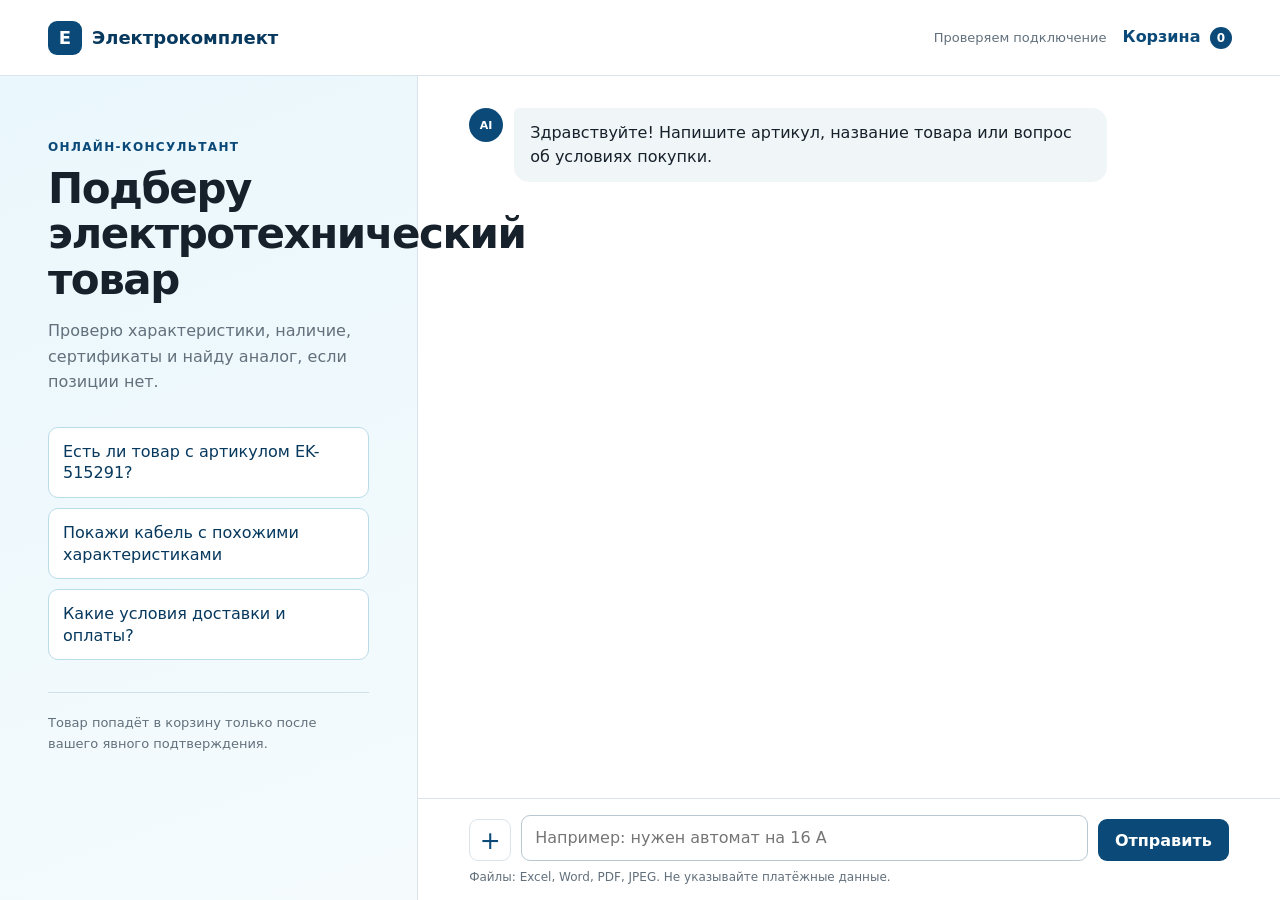
==== front/index.html @ 44eddac8 "3com" ====
<!doctype html>
<html lang="ru">
  <head>
    <meta charset="UTF-8" />
    <meta name="viewport" content="width=device-width, initial-scale=1.0" />
    <meta name="theme-color" content="#0b4a78" />
    <title>Электрокомплект — помощник по каталогу</title>
    <link rel="stylesheet" href="style.css" />
  </head>
  <body>
    <main class="app-shell">
      <header class="topbar">
        <a class="brand" href="/" aria-label="Электрокомплект">
          <span class="brand-mark" aria-hidden="true">E</span>
          <span>Электрокомплект</span>
        </a>
        <div class="topbar-actions">
          <span id="connection-status" class="status" aria-live="polite">Проверяем подключение</span>
          <a class="cart-link" href="cart.html">Корзина <span id="cart-count" class="badge">0</span></a>
        </div>
      </header>

      <section class="chat-layout" aria-label="Чат с помощником">
        <aside class="sidebar">
          <p class="eyebrow">Онлайн-консультант</p>
          <h1>Подберу электротехнический товар</h1>
          <p>Проверю характеристики, наличие, сертификаты и найду аналог, если позиции нет.</p>
          <div class="tips" aria-label="Примеры запросов">
            <button class="suggestion" type="button">Есть ли товар с артикулом EK-515291?</button>
            <button class="suggestion" type="button">Покажи кабель с похожими характеристиками</button>
            <button class="suggestion" type="button">Какие условия доставки и оплаты?</button>
          </div>
          <p class="sidebar-note">Товар попадёт в корзину только после вашего явного подтверждения.</p>
        </aside>

        <div class="chat-panel">
          <div id="messages" class="messages" role="log" aria-live="polite" aria-label="Сообщения чата">
            <article class="message assistant-message">
              <div class="avatar" aria-hidden="true">AI</div>
              <div class="bubble">Здравствуйте! Напишите артикул, название товара или вопрос об условиях покупки.</div>
            </article>
          </div>

          <div id="attachment-preview" class="attachment-preview" hidden></div>
          <form id="chat-form" class="composer">
            <input id="file-input" type="file" hidden accept=".xlsx,.xls,.doc,.docx,.pdf,.jpg,.jpeg" />
            <label class="icon-button" for="file-input" title="Прикрепить файл">
              <span aria-hidden="true">+</span><span class="sr-only">Прикрепить файл</span>
            </label>
            <label class="sr-only" for="chat-input">Ваше сообщение</label>
            <textarea id="chat-input" rows="1" maxlength="2000" placeholder="Например: нужен автомат на 16 А"></textarea>
            <button id="send-button" class="send-button" type="submit">Отправить</button>
          </form>
          <p class="composer-note">Файлы: Excel, Word, PDF, JPEG. Не указывайте платёжные данные.</p>
        </div>
      </section>
    </main>
    <template id="product-template">
      <article class="product-card">
        <div class="product-card-head"><p class="product-category"></p><span class="stock"></span></div>
        <h2 class="product-name"></h2>
        <p class="article"></p>
        <p class="price"></p>
        <dl class="specs"></dl>
        <a class="certificate" target="_blank" rel="noopener" hidden>Открыть сертификат</a>
        <p class="analog-reason" hidden></p>
      </article>
    </template>
    <script src="app.js"></script>
  </body>
</html>
---- front/style.css ----
:root { --blue:#0b4a78; --blue-dark:#07385d; --cyan:#d9f1fb; --ink:#17212b; --muted:#62707c; --line:#dce4e9; --surface:#fff; --canvas:#f3f7f9; --green:#147d50; --red:#b33c3c; font-family: Inter, ui-sans-serif, system-ui, -apple-system, "Segoe UI", sans-serif; color:var(--ink); background:var(--canvas); }
* { box-sizing:border-box; } body { margin:0; min-width:320px; } button, textarea, input { font:inherit; } button { cursor:pointer; }
.app-shell { max-width:1280px; min-height:100vh; margin:auto; background:var(--surface); box-shadow:0 0 50px rgba(21,46,62,.07); }
.topbar { min-height:76px; padding:16px clamp(20px,4vw,48px); display:flex; align-items:center; justify-content:space-between; gap:16px; border-bottom:1px solid var(--line); }
.brand { display:inline-flex; align-items:center; gap:10px; color:var(--blue-dark); text-decoration:none; font-weight:800; font-size:18px; } .brand-mark { display:grid; place-items:center; width:34px; height:34px; color:#fff; background:var(--blue); border-radius:9px; }
.topbar-actions { display:flex; align-items:center; gap:16px; } .status { color:var(--muted); font-size:13px; } .status.online { color:var(--green); } .status.demo { color:#916500; }
.cart-link,.back-link { color:var(--blue); font-weight:700; text-decoration:none; } .badge { display:inline-grid; place-items:center; min-width:22px; height:22px; padding:0 5px; margin-left:4px; background:var(--blue); color:white; border-radius:100px; font-size:12px; }
.chat-layout { display:grid; grid-template-columns:minmax(260px, .8fr) minmax(0, 1.65fr); min-height:calc(100vh - 76px); }.sidebar { padding:clamp(32px,5vw,64px) clamp(22px,4vw,48px); background:linear-gradient(160deg,#eaf7fc,#f5fbfd); border-right:1px solid var(--line); }.eyebrow { margin:0 0 12px; color:var(--blue); font-size:12px; font-weight:800; letter-spacing:.11em; text-transform:uppercase; }.sidebar h1,.cart-content h1 { margin:0 0 16px; font-size:clamp(28px,3.3vw,42px); line-height:1.08; letter-spacing:-.035em; }.sidebar>p:not(.eyebrow) { margin:0; color:var(--muted); line-height:1.6; }.tips { display:grid; gap:10px; margin-top:32px; }.suggestion { padding:13px 14px; border:1px solid #b9dce9; border-radius:10px; background:#fff; color:var(--blue-dark); text-align:left; line-height:1.35; }.suggestion:hover { border-color:var(--blue); background:var(--cyan); }.sidebar-note { margin-top:32px!important; padding-top:20px; border-top:1px solid #cde1e9; font-size:13px; }
.chat-panel { min-width:0; display:flex; flex-direction:column; min-height:0; }.messages { flex:1; padding:32px clamp(20px,4vw,52px); overflow:auto; }.message { display:flex; gap:11px; align-items:flex-start; margin-bottom:20px; }.message.user-message { flex-direction:row-reverse; }.avatar { flex:0 0 34px; display:grid; place-items:center; width:34px; height:34px; border-radius:50%; background:var(--blue); color:white; font-size:11px; font-weight:800; }.user-message .avatar { background:#5a6976; }.bubble { max-width:78%; padding:13px 16px; border-radius:5px 15px 15px 15px; background:#f0f5f7; line-height:1.5; white-space:pre-wrap; }.user-message .bubble { border-radius:15px 5px 15px 15px; background:var(--blue); color:white; }.typing { display:inline-flex; gap:4px; padding:14px 16px; }.typing i { width:6px; height:6px; border-radius:50%; background:#6e7c85; animation:blink 1s infinite; }.typing i:nth-child(2){animation-delay:.2s}.typing i:nth-child(3){animation-delay:.4s}@keyframes blink{50%{opacity:.25}}
.results { margin:0 0 26px 45px; display:grid; grid-template-columns:repeat(auto-fit,minmax(220px,1fr)); gap:14px; }.product-card { padding:17px; border:1px solid var(--line); border-radius:13px; background:white; box-shadow:0 3px 12px rgba(10,50,75,.05); }.product-card-head { display:flex; align-items:start; justify-content:space-between; gap:8px; }.product-category,.article { margin:0; color:var(--muted); font-size:12px; }.stock { padding:4px 7px; border-radius:100px; color:var(--green); background:#eaf8f1; font-size:11px; font-weight:700; white-space:nowrap; }.stock.out { color:var(--red); background:#fff0f0; }.product-name { margin:12px 0 7px; font-size:17px; line-height:1.3; }.price { margin:14px 0; color:var(--blue-dark); font-size:20px; font-weight:800; }.specs { display:grid; grid-template-columns:auto 1fr; gap:5px 10px; margin:0; font-size:13px; }.specs dt { color:var(--muted); }.specs dd { margin:0; }.certificate { display:inline-block; margin-top:13px; color:var(--blue); font-size:13px; font-weight:700; }.analog-reason { margin:13px 0 0; padding-top:12px; border-top:1px solid var(--line); font-size:13px; line-height:1.4; }
.proposal { margin:0 0 28px 45px; padding:18px; border:1px solid #a9d3e7; border-radius:13px; background:#eff9fd; }.proposal p { margin:0 0 12px; line-height:1.45; }.confirm-button,.send-button { border:0; border-radius:9px; background:var(--blue); color:white; font-weight:750; }.confirm-button { padding:10px 13px; }.confirm-button:hover,.send-button:hover { background:var(--blue-dark); }.confirm-button:disabled,.send-button:disabled { opacity:.55; cursor:not-allowed; }
.composer { display:flex; align-items:end; gap:10px; padding:16px clamp(16px,4vw,52px) 9px; border-top:1px solid var(--line); }.icon-button { display:grid; place-items:center; flex:0 0 42px; width:42px; height:42px; border:1px solid var(--line); border-radius:9px; color:var(--blue); font-size:25px; cursor:pointer; }.composer textarea { flex:1; min-width:0; max-height:150px; padding:11px 13px; resize:none; border:1px solid #b8c8d1; border-radius:9px; outline:none; line-height:1.35; }.composer textarea:focus { border-color:var(--blue); box-shadow:0 0 0 3px rgba(11,74,120,.12); }.send-button { height:42px; padding:0 17px; }.composer-note { margin:0; padding:0 clamp(16px,4vw,52px) 16px; color:var(--muted); font-size:12px; }.attachment-preview { margin:12px clamp(16px,4vw,52px) 0; padding:8px 11px; border-radius:8px; background:#edf3f5; color:#40515d; font-size:13px; }
.cart-page { max-width:1000px; min-height:100vh; margin:auto; background:white; }.cart-content { padding:clamp(32px,6vw,68px); }.cart-items { display:grid; gap:12px; margin-top:32px; }.cart-item { display:flex; justify-content:space-between; gap:20px; padding:20px; border:1px solid var(--line); border-radius:12px; }.cart-item h2,.cart-item p { margin:0; }.cart-item h2 { font-size:18px; }.cart-item p { margin-top:6px; color:var(--muted); }.cart-item strong { white-space:nowrap; color:var(--blue-dark); }.empty-state { margin-top:32px; padding:24px; color:var(--muted); background:var(--canvas); border-radius:12px; }.sr-only { position:absolute; width:1px; height:1px; padding:0; margin:-1px; overflow:hidden; clip:rect(0,0,0,0); white-space:nowrap; border:0; }
@media (max-width:780px) { .topbar { min-height:64px; padding:12px 16px; }.status { display:none; }.chat-layout { display:block; }.sidebar { padding:28px 20px 20px; border-right:0; border-bottom:1px solid var(--line); }.sidebar h1 { font-size:29px; }.tips { display:flex; overflow:auto; margin-top:20px; }.suggestion { flex:0 0 230px; }.sidebar-note { display:none; }.messages { min-height:48vh; padding:22px 16px; }.bubble { max-width:85%; }.results,.proposal { margin-left:0; }.composer { padding:12px 12px 8px; gap:7px; }.send-button { padding:0 11px; }.composer-note { padding:0 12px 12px; }.attachment-preview { margin:10px 12px 0; } }
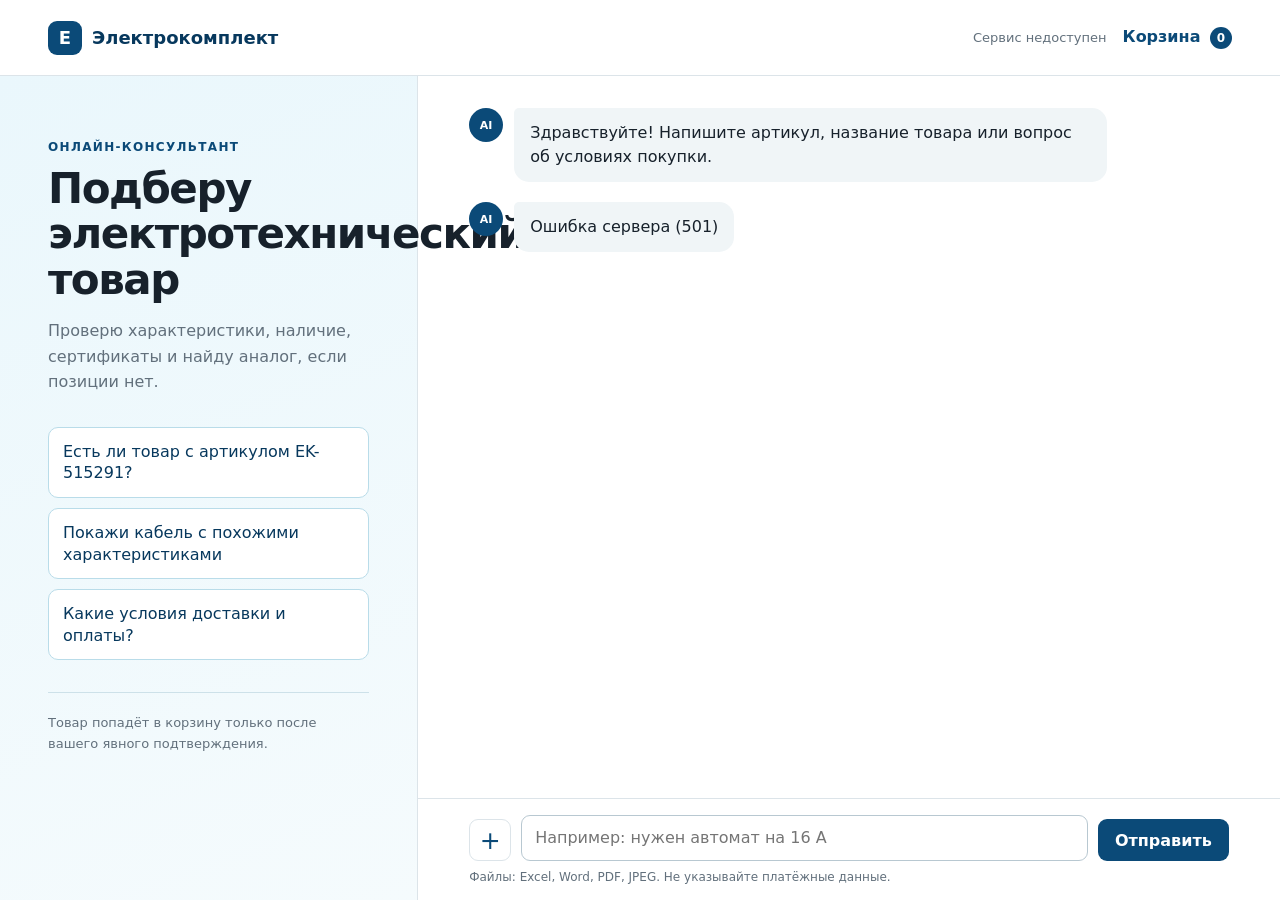
==== commit 77ab78ae: "Enhance frontend integration: add HTML/CSS files, implement chat functionality, and serve static fil" ====
--- a/front/index.html
+++ b/front/index.html
@@ -43,7 +43,7 @@
 
           <div id="attachment-preview" class="attachment-preview" hidden></div>
           <form id="chat-form" class="composer">
-            <input id="file-input" type="file" hidden accept=".xlsx,.xls,.doc,.docx,.pdf,.jpg,.jpeg" />
+            <input id="file-input" type="file" hidden accept=".xlsx,.docx,.pdf,.jpg,.jpeg" />
             <label class="icon-button" for="file-input" title="Прикрепить файл">
               <span aria-hidden="true">+</span><span class="sr-only">Прикрепить файл</span>
             </label>
@@ -64,8 +64,12 @@
         <dl class="specs"></dl>
         <a class="certificate" target="_blank" rel="noopener" hidden>Открыть сертификат</a>
         <p class="analog-reason" hidden></p>
+        <div class="manual-proposal">
+          <label>Количество <input class="quantity-input" type="number" min="0.001" step="any" value="1" inputmode="decimal" /></label>
+          <button class="prepare-button" type="button">Подготовить добавление</button>
+        </div>
       </article>
     </template>
     <script src="app.js"></script>
   </body>
-</html>+</html>
--- a/front/style.css
+++ b/front/style.css
@@ -8,7 +8,7 @@
 .chat-layout { display:grid; grid-template-columns:minmax(260px, .8fr) minmax(0, 1.65fr); min-height:calc(100vh - 76px); }.sidebar { padding:clamp(32px,5vw,64px) clamp(22px,4vw,48px); background:linear-gradient(160deg,#eaf7fc,#f5fbfd); border-right:1px solid var(--line); }.eyebrow { margin:0 0 12px; color:var(--blue); font-size:12px; font-weight:800; letter-spacing:.11em; text-transform:uppercase; }.sidebar h1,.cart-content h1 { margin:0 0 16px; font-size:clamp(28px,3.3vw,42px); line-height:1.08; letter-spacing:-.035em; }.sidebar>p:not(.eyebrow) { margin:0; color:var(--muted); line-height:1.6; }.tips { display:grid; gap:10px; margin-top:32px; }.suggestion { padding:13px 14px; border:1px solid #b9dce9; border-radius:10px; background:#fff; color:var(--blue-dark); text-align:left; line-height:1.35; }.suggestion:hover { border-color:var(--blue); background:var(--cyan); }.sidebar-note { margin-top:32px!important; padding-top:20px; border-top:1px solid #cde1e9; font-size:13px; }
 .chat-panel { min-width:0; display:flex; flex-direction:column; min-height:0; }.messages { flex:1; padding:32px clamp(20px,4vw,52px); overflow:auto; }.message { display:flex; gap:11px; align-items:flex-start; margin-bottom:20px; }.message.user-message { flex-direction:row-reverse; }.avatar { flex:0 0 34px; display:grid; place-items:center; width:34px; height:34px; border-radius:50%; background:var(--blue); color:white; font-size:11px; font-weight:800; }.user-message .avatar { background:#5a6976; }.bubble { max-width:78%; padding:13px 16px; border-radius:5px 15px 15px 15px; background:#f0f5f7; line-height:1.5; white-space:pre-wrap; }.user-message .bubble { border-radius:15px 5px 15px 15px; background:var(--blue); color:white; }.typing { display:inline-flex; gap:4px; padding:14px 16px; }.typing i { width:6px; height:6px; border-radius:50%; background:#6e7c85; animation:blink 1s infinite; }.typing i:nth-child(2){animation-delay:.2s}.typing i:nth-child(3){animation-delay:.4s}@keyframes blink{50%{opacity:.25}}
 .results { margin:0 0 26px 45px; display:grid; grid-template-columns:repeat(auto-fit,minmax(220px,1fr)); gap:14px; }.product-card { padding:17px; border:1px solid var(--line); border-radius:13px; background:white; box-shadow:0 3px 12px rgba(10,50,75,.05); }.product-card-head { display:flex; align-items:start; justify-content:space-between; gap:8px; }.product-category,.article { margin:0; color:var(--muted); font-size:12px; }.stock { padding:4px 7px; border-radius:100px; color:var(--green); background:#eaf8f1; font-size:11px; font-weight:700; white-space:nowrap; }.stock.out { color:var(--red); background:#fff0f0; }.product-name { margin:12px 0 7px; font-size:17px; line-height:1.3; }.price { margin:14px 0; color:var(--blue-dark); font-size:20px; font-weight:800; }.specs { display:grid; grid-template-columns:auto 1fr; gap:5px 10px; margin:0; font-size:13px; }.specs dt { color:var(--muted); }.specs dd { margin:0; }.certificate { display:inline-block; margin-top:13px; color:var(--blue); font-size:13px; font-weight:700; }.analog-reason { margin:13px 0 0; padding-top:12px; border-top:1px solid var(--line); font-size:13px; line-height:1.4; }
-.proposal { margin:0 0 28px 45px; padding:18px; border:1px solid #a9d3e7; border-radius:13px; background:#eff9fd; }.proposal p { margin:0 0 12px; line-height:1.45; }.confirm-button,.send-button { border:0; border-radius:9px; background:var(--blue); color:white; font-weight:750; }.confirm-button { padding:10px 13px; }.confirm-button:hover,.send-button:hover { background:var(--blue-dark); }.confirm-button:disabled,.send-button:disabled { opacity:.55; cursor:not-allowed; }
+.proposal { margin:0 0 28px 45px; padding:18px; border:1px solid #a9d3e7; border-radius:13px; background:#eff9fd; }.proposal p { margin:0 0 12px; line-height:1.45; }.confirm-button,.send-button,.prepare-button { border:0; border-radius:9px; background:var(--blue); color:white; font-weight:750; }.confirm-button,.prepare-button { padding:10px 13px; }.confirm-button:hover,.send-button:hover,.prepare-button:hover { background:var(--blue-dark); }.confirm-button:disabled,.send-button:disabled,.prepare-button:disabled { opacity:.55; cursor:not-allowed; }.manual-proposal { display:flex; align-items:end; gap:8px; margin-top:15px; padding-top:14px; border-top:1px solid var(--line); }.manual-proposal label { display:grid; gap:4px; color:var(--muted); font-size:12px; }.quantity-input { width:90px; padding:7px; border:1px solid #b8c8d1; border-radius:7px; color:var(--ink); }
 .composer { display:flex; align-items:end; gap:10px; padding:16px clamp(16px,4vw,52px) 9px; border-top:1px solid var(--line); }.icon-button { display:grid; place-items:center; flex:0 0 42px; width:42px; height:42px; border:1px solid var(--line); border-radius:9px; color:var(--blue); font-size:25px; cursor:pointer; }.composer textarea { flex:1; min-width:0; max-height:150px; padding:11px 13px; resize:none; border:1px solid #b8c8d1; border-radius:9px; outline:none; line-height:1.35; }.composer textarea:focus { border-color:var(--blue); box-shadow:0 0 0 3px rgba(11,74,120,.12); }.send-button { height:42px; padding:0 17px; }.composer-note { margin:0; padding:0 clamp(16px,4vw,52px) 16px; color:var(--muted); font-size:12px; }.attachment-preview { margin:12px clamp(16px,4vw,52px) 0; padding:8px 11px; border-radius:8px; background:#edf3f5; color:#40515d; font-size:13px; }
 .cart-page { max-width:1000px; min-height:100vh; margin:auto; background:white; }.cart-content { padding:clamp(32px,6vw,68px); }.cart-items { display:grid; gap:12px; margin-top:32px; }.cart-item { display:flex; justify-content:space-between; gap:20px; padding:20px; border:1px solid var(--line); border-radius:12px; }.cart-item h2,.cart-item p { margin:0; }.cart-item h2 { font-size:18px; }.cart-item p { margin-top:6px; color:var(--muted); }.cart-item strong { white-space:nowrap; color:var(--blue-dark); }.empty-state { margin-top:32px; padding:24px; color:var(--muted); background:var(--canvas); border-radius:12px; }.sr-only { position:absolute; width:1px; height:1px; padding:0; margin:-1px; overflow:hidden; clip:rect(0,0,0,0); white-space:nowrap; border:0; }
-@media (max-width:780px) { .topbar { min-height:64px; padding:12px 16px; }.status { display:none; }.chat-layout { display:block; }.sidebar { padding:28px 20px 20px; border-right:0; border-bottom:1px solid var(--line); }.sidebar h1 { font-size:29px; }.tips { display:flex; overflow:auto; margin-top:20px; }.suggestion { flex:0 0 230px; }.sidebar-note { display:none; }.messages { min-height:48vh; padding:22px 16px; }.bubble { max-width:85%; }.results,.proposal { margin-left:0; }.composer { padding:12px 12px 8px; gap:7px; }.send-button { padding:0 11px; }.composer-note { padding:0 12px 12px; }.attachment-preview { margin:10px 12px 0; } }+@media (max-width:780px) { .topbar { min-height:64px; padding:12px 16px; }.status { display:none; }.chat-layout { display:block; }.sidebar { padding:28px 20px 20px; border-right:0; border-bottom:1px solid var(--line); }.sidebar h1 { font-size:29px; }.tips { display:flex; overflow:auto; margin-top:20px; }.suggestion { flex:0 0 230px; }.sidebar-note { display:none; }.messages { min-height:48vh; padding:22px 16px; }.bubble { max-width:85%; }.results,.proposal { margin-left:0; }.composer { padding:12px 12px 8px; gap:7px; }.send-button { padding:0 11px; }.composer-note { padding:0 12px 12px; }.attachment-preview { margin:10px 12px 0; }.cart-content { padding:28px 18px; }.cart-item { align-items:flex-start; flex-direction:column; gap:10px; }.manual-proposal { align-items:flex-end; flex-wrap:wrap; } }
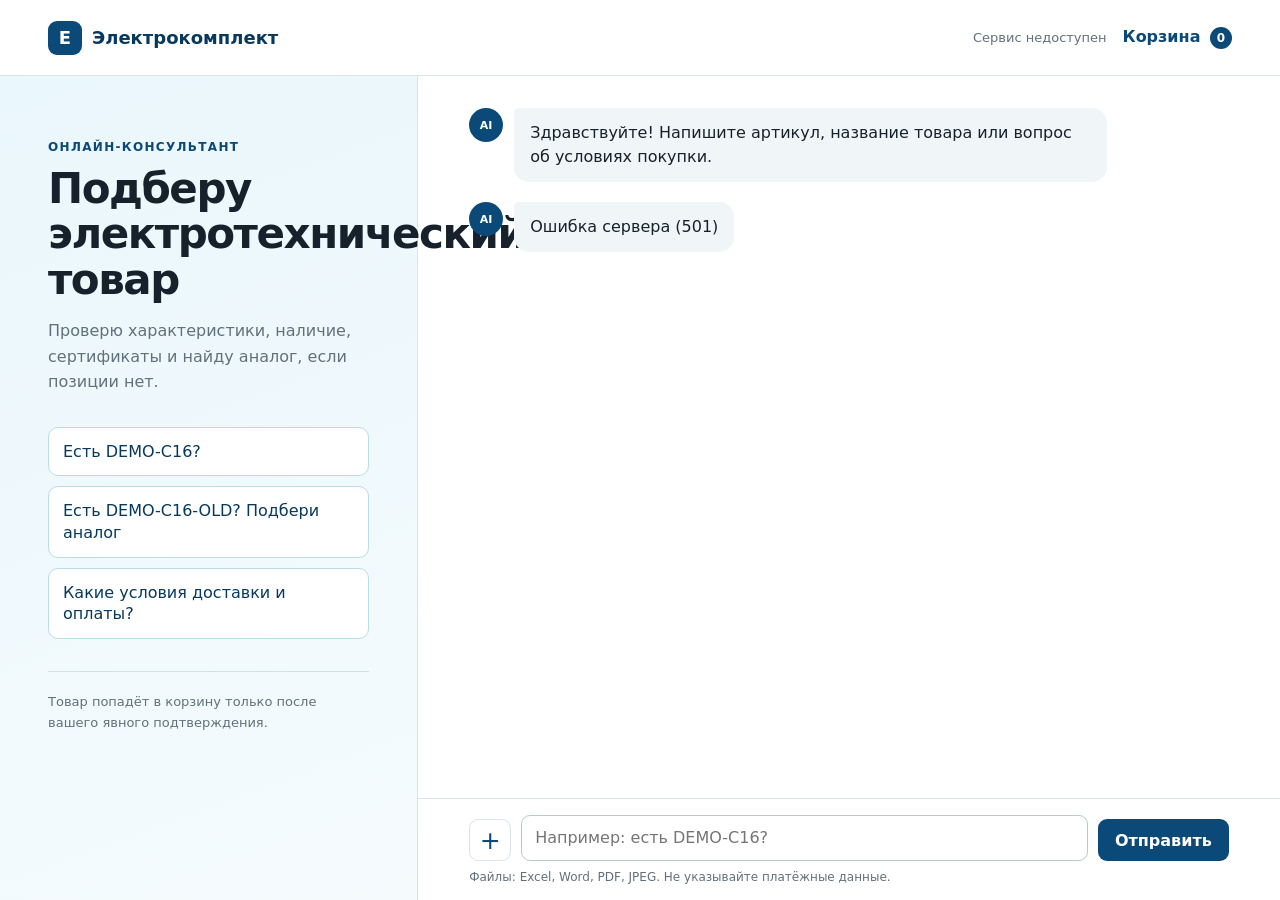
==== commit 103ef651: "Испарвлены некоторые баги и добавлены новые функции в сервис ассистента." ====
--- a/front/index.html
+++ b/front/index.html
@@ -26,8 +26,8 @@
           <h1>Подберу электротехнический товар</h1>
           <p>Проверю характеристики, наличие, сертификаты и найду аналог, если позиции нет.</p>
           <div class="tips" aria-label="Примеры запросов">
-            <button class="suggestion" type="button">Есть ли товар с артикулом EK-515291?</button>
-            <button class="suggestion" type="button">Покажи кабель с похожими характеристиками</button>
+            <button class="suggestion" type="button">Есть DEMO-C16?</button>
+            <button class="suggestion" type="button">Есть DEMO-C16-OLD? Подбери аналог</button>
             <button class="suggestion" type="button">Какие условия доставки и оплаты?</button>
           </div>
           <p class="sidebar-note">Товар попадёт в корзину только после вашего явного подтверждения.</p>
@@ -48,7 +48,7 @@
               <span aria-hidden="true">+</span><span class="sr-only">Прикрепить файл</span>
             </label>
             <label class="sr-only" for="chat-input">Ваше сообщение</label>
-            <textarea id="chat-input" rows="1" maxlength="2000" placeholder="Например: нужен автомат на 16 А"></textarea>
+            <textarea id="chat-input" rows="1" maxlength="2000" placeholder="Например: есть DEMO-C16?"></textarea>
             <button id="send-button" class="send-button" type="submit">Отправить</button>
           </form>
           <p class="composer-note">Файлы: Excel, Word, PDF, JPEG. Не указывайте платёжные данные.</p>
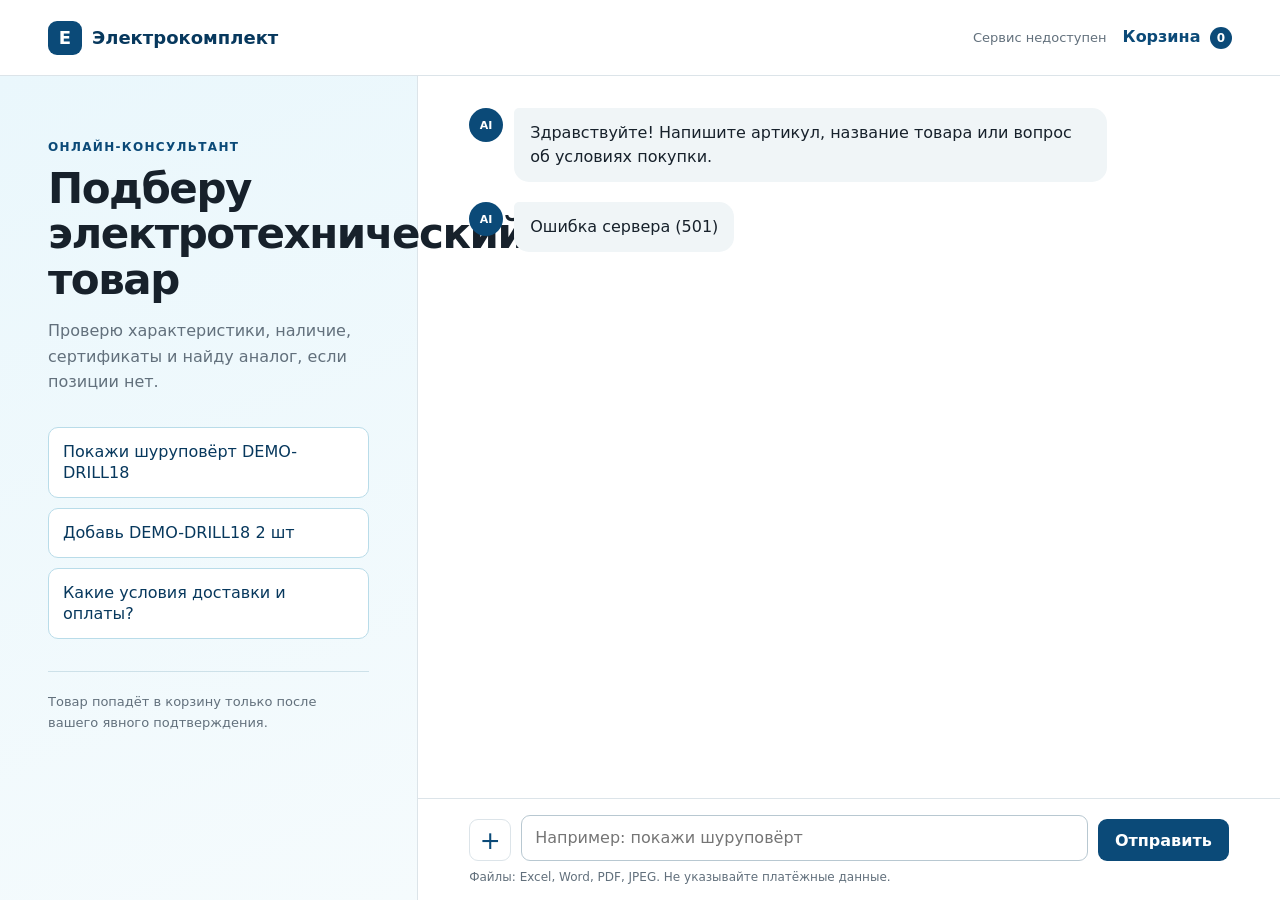
==== commit 504f5586: "Refactor code structure for improved readability and maintainability" ====
--- a/front/index.html
+++ b/front/index.html
@@ -26,8 +26,8 @@
           <h1>Подберу электротехнический товар</h1>
           <p>Проверю характеристики, наличие, сертификаты и найду аналог, если позиции нет.</p>
           <div class="tips" aria-label="Примеры запросов">
-            <button class="suggestion" type="button">Есть DEMO-C16?</button>
-            <button class="suggestion" type="button">Есть DEMO-C16-OLD? Подбери аналог</button>
+            <button class="suggestion" type="button">Покажи шуруповёрт DEMO-DRILL18</button>
+            <button class="suggestion" type="button">Добавь DEMO-DRILL18 2 шт</button>
             <button class="suggestion" type="button">Какие условия доставки и оплаты?</button>
           </div>
           <p class="sidebar-note">Товар попадёт в корзину только после вашего явного подтверждения.</p>
@@ -48,7 +48,7 @@
               <span aria-hidden="true">+</span><span class="sr-only">Прикрепить файл</span>
             </label>
             <label class="sr-only" for="chat-input">Ваше сообщение</label>
-            <textarea id="chat-input" rows="1" maxlength="2000" placeholder="Например: есть DEMO-C16?"></textarea>
+            <textarea id="chat-input" rows="1" maxlength="2000" placeholder="Например: покажи шуруповёрт"></textarea>
             <button id="send-button" class="send-button" type="submit">Отправить</button>
           </form>
           <p class="composer-note">Файлы: Excel, Word, PDF, JPEG. Не указывайте платёжные данные.</p>
@@ -57,6 +57,7 @@
     </main>
     <template id="product-template">
       <article class="product-card">
+        <div class="product-image"><img alt="" hidden /><span class="product-image-placeholder" aria-hidden="true">Фото товара недоступно</span></div>
         <div class="product-card-head"><p class="product-category"></p><span class="stock"></span></div>
         <h2 class="product-name"></h2>
         <p class="article"></p>
--- a/front/style.css
+++ b/front/style.css
@@ -12,3 +12,13 @@
 .composer { display:flex; align-items:end; gap:10px; padding:16px clamp(16px,4vw,52px) 9px; border-top:1px solid var(--line); }.icon-button { display:grid; place-items:center; flex:0 0 42px; width:42px; height:42px; border:1px solid var(--line); border-radius:9px; color:var(--blue); font-size:25px; cursor:pointer; }.composer textarea { flex:1; min-width:0; max-height:150px; padding:11px 13px; resize:none; border:1px solid #b8c8d1; border-radius:9px; outline:none; line-height:1.35; }.composer textarea:focus { border-color:var(--blue); box-shadow:0 0 0 3px rgba(11,74,120,.12); }.send-button { height:42px; padding:0 17px; }.composer-note { margin:0; padding:0 clamp(16px,4vw,52px) 16px; color:var(--muted); font-size:12px; }.attachment-preview { margin:12px clamp(16px,4vw,52px) 0; padding:8px 11px; border-radius:8px; background:#edf3f5; color:#40515d; font-size:13px; }
 .cart-page { max-width:1000px; min-height:100vh; margin:auto; background:white; }.cart-content { padding:clamp(32px,6vw,68px); }.cart-items { display:grid; gap:12px; margin-top:32px; }.cart-item { display:flex; justify-content:space-between; gap:20px; padding:20px; border:1px solid var(--line); border-radius:12px; }.cart-item h2,.cart-item p { margin:0; }.cart-item h2 { font-size:18px; }.cart-item p { margin-top:6px; color:var(--muted); }.cart-item strong { white-space:nowrap; color:var(--blue-dark); }.empty-state { margin-top:32px; padding:24px; color:var(--muted); background:var(--canvas); border-radius:12px; }.sr-only { position:absolute; width:1px; height:1px; padding:0; margin:-1px; overflow:hidden; clip:rect(0,0,0,0); white-space:nowrap; border:0; }
 @media (max-width:780px) { .topbar { min-height:64px; padding:12px 16px; }.status { display:none; }.chat-layout { display:block; }.sidebar { padding:28px 20px 20px; border-right:0; border-bottom:1px solid var(--line); }.sidebar h1 { font-size:29px; }.tips { display:flex; overflow:auto; margin-top:20px; }.suggestion { flex:0 0 230px; }.sidebar-note { display:none; }.messages { min-height:48vh; padding:22px 16px; }.bubble { max-width:85%; }.results,.proposal { margin-left:0; }.composer { padding:12px 12px 8px; gap:7px; }.send-button { padding:0 11px; }.composer-note { padding:0 12px 12px; }.attachment-preview { margin:10px 12px 0; }.cart-content { padding:28px 18px; }.cart-item { align-items:flex-start; flex-direction:column; gap:10px; }.manual-proposal { align-items:flex-end; flex-wrap:wrap; } }
+
+/* Storefront homepage */
+.product-image { display:grid; place-items:center; height:180px; margin:-17px -17px 16px; overflow:hidden; border-radius:13px 13px 0 0; background:#f5f8fa; }
+.product-image img { width:100%; height:100%; object-fit:contain; }
+.product-image-placeholder { padding:12px; color:var(--muted); font-size:13px; text-align:center; }
+.product-image img[hidden],.product-image-placeholder[hidden] { display:none; }
+.storefront { background:#f5f7fa; color:#1c2733; }.store-container { width:min(1240px, calc(100% - 40px)); margin-inline:auto; }.store-header { background:#fff; }.utility-bar { background:#f1f4f7; color:#65717d; font-size:12px; }.utility-content { min-height:34px; display:flex; align-items:center; justify-content:flex-end; gap:20px; }.utility-content span { margin-right:auto; }.utility-content a,.main-nav a,.store-actions a,.section-heading>a,.store-footer a { color:inherit; text-decoration:none; }.masthead { min-height:91px; display:flex; align-items:center; gap:18px; }.store-logo { display:inline-flex; align-items:center; gap:9px; color:#18324d; font-size:16px; font-weight:850; letter-spacing:.02em; text-decoration:none; white-space:nowrap; }.store-logo small { display:block; margin-top:2px; color:#728092; font-size:8px; font-weight:700; letter-spacing:.09em; }.store-logo-mark { display:grid; place-items:center; width:47px; height:38px; border-radius:4px; background:#00519b; color:#fff; font-size:13px; letter-spacing:-.06em; transform:skew(-8deg); }.catalog-button,.primary-link,.ai-link { border:0; border-radius:3px; background:#00519b; color:#fff; font-weight:750; text-decoration:none; }.catalog-button { display:inline-flex; align-items:center; gap:8px; height:42px; padding:0 17px; font-size:14px; }.catalog-button span { font-size:20px; line-height:1; }.store-search { flex:1; display:flex; max-width:510px; height:42px; border:1px solid #c7d0da; border-radius:3px; overflow:hidden; }.store-search input { min-width:0; flex:1; border:0; padding:0 14px; outline:none; }.store-search:focus-within { border-color:#00519b; box-shadow:0 0 0 3px rgba(0,81,155,.1); }.store-search button { width:46px; border:0; border-left:1px solid #d4dce4; background:#fff; color:#00519b; font-size:25px; }.store-actions { display:flex; gap:16px; font-size:13px; font-weight:700; white-space:nowrap; }.store-actions a { display:grid; gap:2px; justify-items:center; color:#526170; }.store-actions span { color:#00519b; font-size:18px; }.main-nav { border-top:1px solid #e1e6eb; border-bottom:1px solid #e1e6eb; }.main-nav>div { display:flex; gap:27px; align-items:center; min-height:48px; overflow:auto; }.main-nav a { color:#334250; font-size:14px; font-weight:700; white-space:nowrap; }.main-nav a:hover,.section-heading>a:hover { color:#00519b; }.hero { overflow:hidden; background:linear-gradient(112deg,#013c73 0%,#005da7 54%,#02a6c6 100%); color:#fff; }.hero-layout { display:grid; grid-template-columns:1fr .7fr; min-height:350px; align-items:center; }.hero-copy { padding:55px 0; position:relative; z-index:1; }.hero-copy>p:first-child { margin:0 0 12px; color:#a8e6f5; font-size:13px; font-weight:800; text-transform:uppercase; letter-spacing:.09em; }.hero h1 { max-width:590px; margin:0; font-size:clamp(34px,4vw,54px); line-height:1.04; letter-spacing:-.04em; }.hero-description { max-width:520px; margin:19px 0 27px; color:#d9eef9; font-size:17px; line-height:1.5; }.primary-link,.ai-link { display:inline-flex; gap:18px; align-items:center; padding:14px 18px; background:#ffbd1a; color:#173453; }.primary-link:hover,.ai-link:hover { background:#ffd05c; }.hero-visual { position:relative; height:100%; min-height:330px; }.hero-disc { position:absolute; right:-80px; top:28px; width:330px; height:330px; border:38px solid rgba(225,248,255,.32); border-radius:50%; }.hero-cable { position:absolute; width:240px; height:240px; border:19px solid #ffbd1a; border-left-color:#e94d42; border-bottom-color:#38d4e9; border-radius:50%; }.cable-one { right:75px; top:62px; }.cable-two { right:-15px; top:130px; transform:scale(.72); opacity:.9; }.hero-panel { position:absolute; right:54px; bottom:40px; display:grid; grid-template-columns:repeat(2,1fr); gap:8px; width:116px; padding:13px; border-radius:7px; background:#e9f4f8; box-shadow:0 15px 30px rgba(0,29,63,.3); transform:rotate(-9deg); }.hero-panel i { height:35px; border-radius:4px; background:#0f3459; }.category-section,.products-section { padding-top:57px; }.section-heading { display:flex; align-items:end; justify-content:space-between; gap:20px; margin-bottom:24px; }.section-heading h2,.ai-banner h2 { margin:0; color:#162e47; font-size:30px; letter-spacing:-.035em; }.section-heading>a,.text-button { color:#00519b; font-size:14px; font-weight:800; }.text-button { border:0; background:transparent; padding:6px 0; }.section-kicker { margin:0 0 8px; color:#0b80b6; font-size:11px; font-weight:850; letter-spacing:.12em; text-transform:uppercase; }.category-grid { display:grid; grid-template-columns:repeat(6,1fr); gap:14px; }.category-tile { min-height:149px; padding:19px; display:flex; flex-direction:column; justify-content:space-between; border:1px solid #e0e6eb; border-radius:4px; background:#fff; color:#33495d; font-size:14px; font-weight:750; text-decoration:none; transition:transform .18s, box-shadow .18s, border-color .18s; }.category-tile:hover { border-color:#8bbbd8; box-shadow:0 10px 24px rgba(29,65,95,.11); transform:translateY(-3px); }.category-icon { color:#0072b4; font-size:42px; font-weight:400; }.ai-banner { display:grid; grid-template-columns:auto 1fr auto; align-items:center; gap:23px; margin-top:57px; padding:27px 32px; border-radius:5px; background:linear-gradient(100deg,#edf8ff,#e6f4f1); border:1px solid #c9e4e8; }.ai-banner h2 { font-size:25px; }.ai-banner p:not(.section-kicker) { max-width:650px; margin:7px 0 0; color:#56697a; line-height:1.45; }.ai-orb { display:grid; place-items:center; width:64px; height:64px; border-radius:50%; background:radial-gradient(circle at 28% 22%,#8be7ff,#0076ba 63%,#00508e); color:#fff; font-size:27px; box-shadow:0 10px 18px rgba(0,91,156,.24); }.ai-link { background:#00519b; color:#fff; white-space:nowrap; }.ai-link:hover { background:#003e76; }.products-section { padding-bottom:68px; }.product-state { padding:20px; border:1px dashed #c5d1dc; color:#62717f; text-align:center; }.store-product-grid { display:grid; grid-template-columns:repeat(4,1fr); gap:17px; }.store-product-card { overflow:hidden; min-width:0; border:1px solid #e0e6eb; border-radius:4px; background:#fff; transition:box-shadow .18s,transform .18s; }.store-product-card:hover { box-shadow:0 12px 28px rgba(30,60,89,.13); transform:translateY(-3px); }.store-product-image { display:grid; place-items:center; height:182px; overflow:hidden; background:linear-gradient(135deg,#f6f8fa,#e6edf2); }.store-product-image img { width:100%; height:100%; object-fit:contain; mix-blend-mode:multiply; }.image-placeholder { color:#9ab2c4; font-size:70px; }.store-product-body { padding:16px; }.store-product-category,.store-product-article,.store-product-stock { margin:0; color:#728093; font-size:12px; line-height:1.4; }.store-product-name { min-height:46px; margin:9px 0 7px; color:#233547; font-size:15px; line-height:1.4; }.store-product-stock { margin-top:10px; color:#0b8050; font-weight:700; }.store-product-stock.is-empty { color:#bd4842; }.store-product-bottom { display:flex; align-items:center; justify-content:space-between; gap:10px; margin-top:14px; }.store-product-price { color:#142f4c; font-size:17px; }.card-ai-link { color:#00519b; font-size:12px; font-weight:800; text-decoration:none; white-space:nowrap; }.store-footer { background:#102d48; color:#d6e0e7; }.footer-grid { display:grid; grid-template-columns:1.5fr 1fr 1fr; gap:45px; padding:49px 0 38px; }.footer-grid p { color:#9eb1c0; line-height:1.55; }.footer-grid h2 { margin:0 0 14px; color:#fff; font-size:15px; }.footer-grid a:not(.store-logo) { display:block; margin:9px 0; color:#c2d0db; font-size:14px; }.footer-logo { color:#fff; }.footer-bottom { padding:16px 0; border-top:1px solid #29445b; color:#94a9ba; font-size:12px; }
+@media (max-width:980px) { .masthead { flex-wrap:wrap; padding-block:14px; }.store-search { order:3; flex-basis:calc(100% - 130px); max-width:none; }.category-grid { grid-template-columns:repeat(3,1fr); }.store-product-grid { grid-template-columns:repeat(3,1fr); }.hero-layout { grid-template-columns:1fr .5fr; } }
+@media (max-width:700px) { .store-container { width:min(100% - 28px, 1240px); }.utility-content span { display:none; }.utility-content { justify-content:flex-end; }.masthead { gap:10px; min-height:78px; }.store-logo { font-size:12px; }.store-logo-mark { width:40px; height:33px; font-size:11px; }.catalog-button { height:37px; padding:0 10px; font-size:12px; }.store-actions { margin-left:auto; gap:9px; font-size:10px; }.store-actions a:first-child { display:none; }.store-search { flex-basis:100%; order:4; height:38px; }.main-nav>div { gap:20px; min-height:43px; }.hero-layout { display:block; min-height:0; }.hero-copy { padding:44px 0 36px; }.hero h1 { font-size:38px; }.hero-description { font-size:15px; }.hero-visual { display:none; }.category-section,.products-section { padding-top:38px; }.section-heading h2 { font-size:26px; }.category-grid { grid-template-columns:repeat(2,1fr); gap:10px; }.category-tile { min-height:124px; padding:15px; }.ai-banner { grid-template-columns:auto 1fr; margin-top:38px; padding:20px; gap:16px; }.ai-banner h2 { font-size:21px; }.ai-banner p:not(.section-kicker) { font-size:14px; }.ai-link { grid-column:1/-1; justify-content:center; }.store-product-grid { grid-template-columns:repeat(2,1fr); gap:10px; }.store-product-image { height:135px; }.store-product-body { padding:12px; }.store-product-name { min-height:64px; font-size:13px; }.store-product-price { font-size:14px; }.store-product-bottom { display:block; }.card-ai-link { display:inline-block; margin-top:8px; }.footer-grid { grid-template-columns:1fr; gap:20px; padding:36px 0 29px; } }
+#mncm
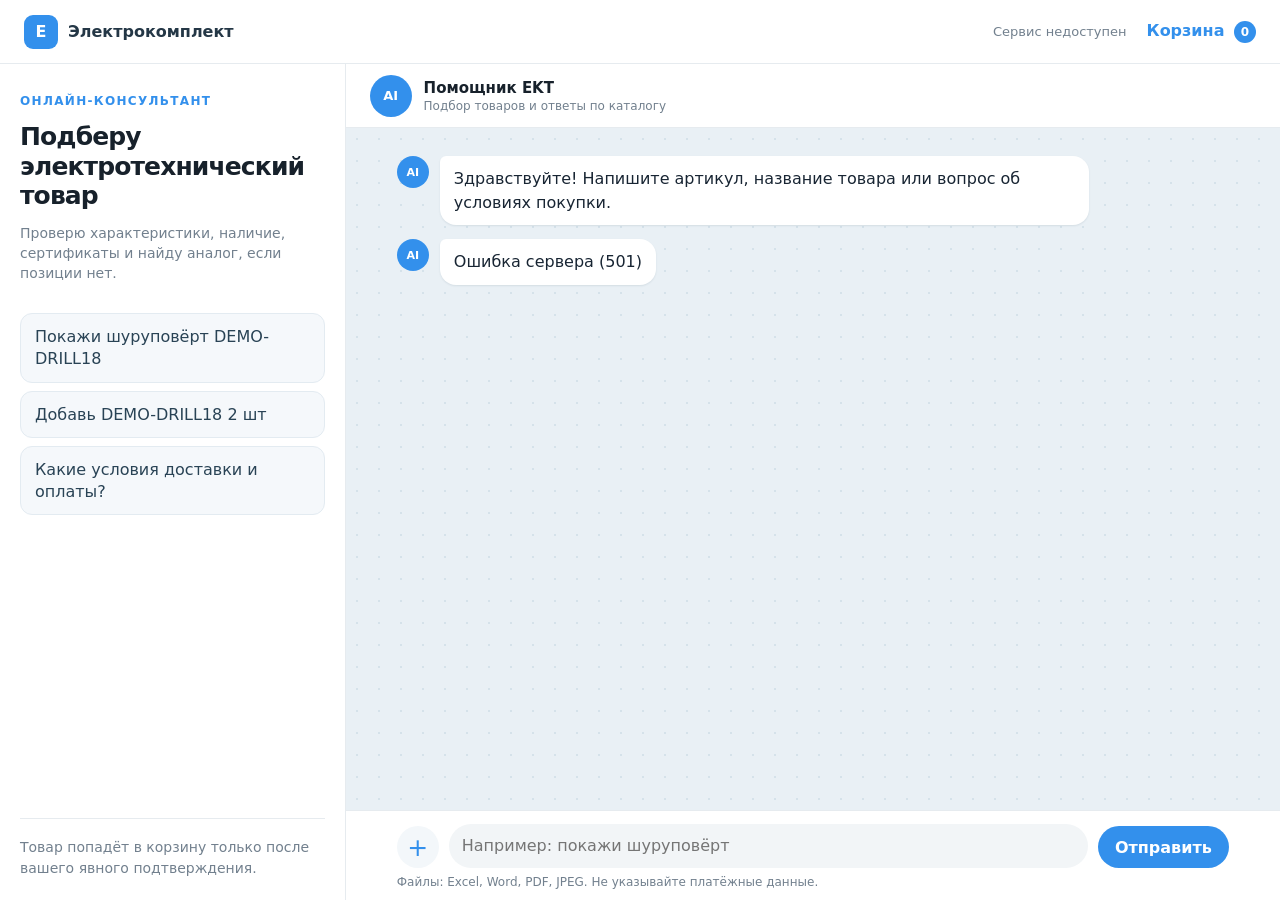
==== commit e58d0e2b: "Поменял баги свзанные с перетиканием текста в другую секцию" ====
--- a/front/index.html
+++ b/front/index.html
@@ -6,8 +6,9 @@
     <meta name="theme-color" content="#0b4a78" />
     <title>Электрокомплект — помощник по каталогу</title>
     <link rel="stylesheet" href="style.css" />
+    <link rel="stylesheet" href="chat.css" />
   </head>
-  <body>
+  <body class="chat-page">
     <main class="app-shell">
       <header class="topbar">
         <a class="brand" href="/" aria-label="Электрокомплект">
@@ -34,6 +35,7 @@
         </aside>
 
         <div class="chat-panel">
+          <div class="conversation-header"><span class="conversation-avatar" aria-hidden="true">AI</span><div><strong>Помощник EKT</strong><span>Подбор товаров и ответы по каталогу</span></div></div>
           <div id="messages" class="messages" role="log" aria-live="polite" aria-label="Сообщения чата">
             <article class="message assistant-message">
               <div class="avatar" aria-hidden="true">AI</div>
--- a/front/style.css
+++ b/front/style.css
@@ -8,6 +8,7 @@
 .chat-layout { display:grid; grid-template-columns:minmax(260px, .8fr) minmax(0, 1.65fr); min-height:calc(100vh - 76px); }.sidebar { padding:clamp(32px,5vw,64px) clamp(22px,4vw,48px); background:linear-gradient(160deg,#eaf7fc,#f5fbfd); border-right:1px solid var(--line); }.eyebrow { margin:0 0 12px; color:var(--blue); font-size:12px; font-weight:800; letter-spacing:.11em; text-transform:uppercase; }.sidebar h1,.cart-content h1 { margin:0 0 16px; font-size:clamp(28px,3.3vw,42px); line-height:1.08; letter-spacing:-.035em; }.sidebar>p:not(.eyebrow) { margin:0; color:var(--muted); line-height:1.6; }.tips { display:grid; gap:10px; margin-top:32px; }.suggestion { padding:13px 14px; border:1px solid #b9dce9; border-radius:10px; background:#fff; color:var(--blue-dark); text-align:left; line-height:1.35; }.suggestion:hover { border-color:var(--blue); background:var(--cyan); }.sidebar-note { margin-top:32px!important; padding-top:20px; border-top:1px solid #cde1e9; font-size:13px; }
 .chat-panel { min-width:0; display:flex; flex-direction:column; min-height:0; }.messages { flex:1; padding:32px clamp(20px,4vw,52px); overflow:auto; }.message { display:flex; gap:11px; align-items:flex-start; margin-bottom:20px; }.message.user-message { flex-direction:row-reverse; }.avatar { flex:0 0 34px; display:grid; place-items:center; width:34px; height:34px; border-radius:50%; background:var(--blue); color:white; font-size:11px; font-weight:800; }.user-message .avatar { background:#5a6976; }.bubble { max-width:78%; padding:13px 16px; border-radius:5px 15px 15px 15px; background:#f0f5f7; line-height:1.5; white-space:pre-wrap; }.user-message .bubble { border-radius:15px 5px 15px 15px; background:var(--blue); color:white; }.typing { display:inline-flex; gap:4px; padding:14px 16px; }.typing i { width:6px; height:6px; border-radius:50%; background:#6e7c85; animation:blink 1s infinite; }.typing i:nth-child(2){animation-delay:.2s}.typing i:nth-child(3){animation-delay:.4s}@keyframes blink{50%{opacity:.25}}
 .results { margin:0 0 26px 45px; display:grid; grid-template-columns:repeat(auto-fit,minmax(220px,1fr)); gap:14px; }.product-card { padding:17px; border:1px solid var(--line); border-radius:13px; background:white; box-shadow:0 3px 12px rgba(10,50,75,.05); }.product-card-head { display:flex; align-items:start; justify-content:space-between; gap:8px; }.product-category,.article { margin:0; color:var(--muted); font-size:12px; }.stock { padding:4px 7px; border-radius:100px; color:var(--green); background:#eaf8f1; font-size:11px; font-weight:700; white-space:nowrap; }.stock.out { color:var(--red); background:#fff0f0; }.product-name { margin:12px 0 7px; font-size:17px; line-height:1.3; }.price { margin:14px 0; color:var(--blue-dark); font-size:20px; font-weight:800; }.specs { display:grid; grid-template-columns:auto 1fr; gap:5px 10px; margin:0; font-size:13px; }.specs dt { color:var(--muted); }.specs dd { margin:0; }.certificate { display:inline-block; margin-top:13px; color:var(--blue); font-size:13px; font-weight:700; }.analog-reason { margin:13px 0 0; padding-top:12px; border-top:1px solid var(--line); font-size:13px; line-height:1.4; }
+.product-image { display:grid; place-items:center; height:156px; margin:-3px -3px 14px; overflow:hidden; border-radius:9px; background:linear-gradient(135deg,#f4f8fa,#e4edf2); }.product-image img { width:100%; height:100%; object-fit:contain; mix-blend-mode:multiply; }.product-image-placeholder { color:#8ca8b9; font-size:58px; }
 .proposal { margin:0 0 28px 45px; padding:18px; border:1px solid #a9d3e7; border-radius:13px; background:#eff9fd; }.proposal p { margin:0 0 12px; line-height:1.45; }.confirm-button,.send-button,.prepare-button { border:0; border-radius:9px; background:var(--blue); color:white; font-weight:750; }.confirm-button,.prepare-button { padding:10px 13px; }.confirm-button:hover,.send-button:hover,.prepare-button:hover { background:var(--blue-dark); }.confirm-button:disabled,.send-button:disabled,.prepare-button:disabled { opacity:.55; cursor:not-allowed; }.manual-proposal { display:flex; align-items:end; gap:8px; margin-top:15px; padding-top:14px; border-top:1px solid var(--line); }.manual-proposal label { display:grid; gap:4px; color:var(--muted); font-size:12px; }.quantity-input { width:90px; padding:7px; border:1px solid #b8c8d1; border-radius:7px; color:var(--ink); }
 .composer { display:flex; align-items:end; gap:10px; padding:16px clamp(16px,4vw,52px) 9px; border-top:1px solid var(--line); }.icon-button { display:grid; place-items:center; flex:0 0 42px; width:42px; height:42px; border:1px solid var(--line); border-radius:9px; color:var(--blue); font-size:25px; cursor:pointer; }.composer textarea { flex:1; min-width:0; max-height:150px; padding:11px 13px; resize:none; border:1px solid #b8c8d1; border-radius:9px; outline:none; line-height:1.35; }.composer textarea:focus { border-color:var(--blue); box-shadow:0 0 0 3px rgba(11,74,120,.12); }.send-button { height:42px; padding:0 17px; }.composer-note { margin:0; padding:0 clamp(16px,4vw,52px) 16px; color:var(--muted); font-size:12px; }.attachment-preview { margin:12px clamp(16px,4vw,52px) 0; padding:8px 11px; border-radius:8px; background:#edf3f5; color:#40515d; font-size:13px; }
 .cart-page { max-width:1000px; min-height:100vh; margin:auto; background:white; }.cart-content { padding:clamp(32px,6vw,68px); }.cart-items { display:grid; gap:12px; margin-top:32px; }.cart-item { display:flex; justify-content:space-between; gap:20px; padding:20px; border:1px solid var(--line); border-radius:12px; }.cart-item h2,.cart-item p { margin:0; }.cart-item h2 { font-size:18px; }.cart-item p { margin-top:6px; color:var(--muted); }.cart-item strong { white-space:nowrap; color:var(--blue-dark); }.empty-state { margin-top:32px; padding:24px; color:var(--muted); background:var(--canvas); border-radius:12px; }.sr-only { position:absolute; width:1px; height:1px; padding:0; margin:-1px; overflow:hidden; clip:rect(0,0,0,0); white-space:nowrap; border:0; }
@@ -21,4 +22,11 @@
 .storefront { background:#f5f7fa; color:#1c2733; }.store-container { width:min(1240px, calc(100% - 40px)); margin-inline:auto; }.store-header { background:#fff; }.utility-bar { background:#f1f4f7; color:#65717d; font-size:12px; }.utility-content { min-height:34px; display:flex; align-items:center; justify-content:flex-end; gap:20px; }.utility-content span { margin-right:auto; }.utility-content a,.main-nav a,.store-actions a,.section-heading>a,.store-footer a { color:inherit; text-decoration:none; }.masthead { min-height:91px; display:flex; align-items:center; gap:18px; }.store-logo { display:inline-flex; align-items:center; gap:9px; color:#18324d; font-size:16px; font-weight:850; letter-spacing:.02em; text-decoration:none; white-space:nowrap; }.store-logo small { display:block; margin-top:2px; color:#728092; font-size:8px; font-weight:700; letter-spacing:.09em; }.store-logo-mark { display:grid; place-items:center; width:47px; height:38px; border-radius:4px; background:#00519b; color:#fff; font-size:13px; letter-spacing:-.06em; transform:skew(-8deg); }.catalog-button,.primary-link,.ai-link { border:0; border-radius:3px; background:#00519b; color:#fff; font-weight:750; text-decoration:none; }.catalog-button { display:inline-flex; align-items:center; gap:8px; height:42px; padding:0 17px; font-size:14px; }.catalog-button span { font-size:20px; line-height:1; }.store-search { flex:1; display:flex; max-width:510px; height:42px; border:1px solid #c7d0da; border-radius:3px; overflow:hidden; }.store-search input { min-width:0; flex:1; border:0; padding:0 14px; outline:none; }.store-search:focus-within { border-color:#00519b; box-shadow:0 0 0 3px rgba(0,81,155,.1); }.store-search button { width:46px; border:0; border-left:1px solid #d4dce4; background:#fff; color:#00519b; font-size:25px; }.store-actions { display:flex; gap:16px; font-size:13px; font-weight:700; white-space:nowrap; }.store-actions a { display:grid; gap:2px; justify-items:center; color:#526170; }.store-actions span { color:#00519b; font-size:18px; }.main-nav { border-top:1px solid #e1e6eb; border-bottom:1px solid #e1e6eb; }.main-nav>div { display:flex; gap:27px; align-items:center; min-height:48px; overflow:auto; }.main-nav a { color:#334250; font-size:14px; font-weight:700; white-space:nowrap; }.main-nav a:hover,.section-heading>a:hover { color:#00519b; }.hero { overflow:hidden; background:linear-gradient(112deg,#013c73 0%,#005da7 54%,#02a6c6 100%); color:#fff; }.hero-layout { display:grid; grid-template-columns:1fr .7fr; min-height:350px; align-items:center; }.hero-copy { padding:55px 0; position:relative; z-index:1; }.hero-copy>p:first-child { margin:0 0 12px; color:#a8e6f5; font-size:13px; font-weight:800; text-transform:uppercase; letter-spacing:.09em; }.hero h1 { max-width:590px; margin:0; font-size:clamp(34px,4vw,54px); line-height:1.04; letter-spacing:-.04em; }.hero-description { max-width:520px; margin:19px 0 27px; color:#d9eef9; font-size:17px; line-height:1.5; }.primary-link,.ai-link { display:inline-flex; gap:18px; align-items:center; padding:14px 18px; background:#ffbd1a; color:#173453; }.primary-link:hover,.ai-link:hover { background:#ffd05c; }.hero-visual { position:relative; height:100%; min-height:330px; }.hero-disc { position:absolute; right:-80px; top:28px; width:330px; height:330px; border:38px solid rgba(225,248,255,.32); border-radius:50%; }.hero-cable { position:absolute; width:240px; height:240px; border:19px solid #ffbd1a; border-left-color:#e94d42; border-bottom-color:#38d4e9; border-radius:50%; }.cable-one { right:75px; top:62px; }.cable-two { right:-15px; top:130px; transform:scale(.72); opacity:.9; }.hero-panel { position:absolute; right:54px; bottom:40px; display:grid; grid-template-columns:repeat(2,1fr); gap:8px; width:116px; padding:13px; border-radius:7px; background:#e9f4f8; box-shadow:0 15px 30px rgba(0,29,63,.3); transform:rotate(-9deg); }.hero-panel i { height:35px; border-radius:4px; background:#0f3459; }.category-section,.products-section { padding-top:57px; }.section-heading { display:flex; align-items:end; justify-content:space-between; gap:20px; margin-bottom:24px; }.section-heading h2,.ai-banner h2 { margin:0; color:#162e47; font-size:30px; letter-spacing:-.035em; }.section-heading>a,.text-button { color:#00519b; font-size:14px; font-weight:800; }.text-button { border:0; background:transparent; padding:6px 0; }.section-kicker { margin:0 0 8px; color:#0b80b6; font-size:11px; font-weight:850; letter-spacing:.12em; text-transform:uppercase; }.category-grid { display:grid; grid-template-columns:repeat(6,1fr); gap:14px; }.category-tile { min-height:149px; padding:19px; display:flex; flex-direction:column; justify-content:space-between; border:1px solid #e0e6eb; border-radius:4px; background:#fff; color:#33495d; font-size:14px; font-weight:750; text-decoration:none; transition:transform .18s, box-shadow .18s, border-color .18s; }.category-tile:hover { border-color:#8bbbd8; box-shadow:0 10px 24px rgba(29,65,95,.11); transform:translateY(-3px); }.category-icon { color:#0072b4; font-size:42px; font-weight:400; }.ai-banner { display:grid; grid-template-columns:auto 1fr auto; align-items:center; gap:23px; margin-top:57px; padding:27px 32px; border-radius:5px; background:linear-gradient(100deg,#edf8ff,#e6f4f1); border:1px solid #c9e4e8; }.ai-banner h2 { font-size:25px; }.ai-banner p:not(.section-kicker) { max-width:650px; margin:7px 0 0; color:#56697a; line-height:1.45; }.ai-orb { display:grid; place-items:center; width:64px; height:64px; border-radius:50%; background:radial-gradient(circle at 28% 22%,#8be7ff,#0076ba 63%,#00508e); color:#fff; font-size:27px; box-shadow:0 10px 18px rgba(0,91,156,.24); }.ai-link { background:#00519b; color:#fff; white-space:nowrap; }.ai-link:hover { background:#003e76; }.products-section { padding-bottom:68px; }.product-state { padding:20px; border:1px dashed #c5d1dc; color:#62717f; text-align:center; }.store-product-grid { display:grid; grid-template-columns:repeat(4,1fr); gap:17px; }.store-product-card { overflow:hidden; min-width:0; border:1px solid #e0e6eb; border-radius:4px; background:#fff; transition:box-shadow .18s,transform .18s; }.store-product-card:hover { box-shadow:0 12px 28px rgba(30,60,89,.13); transform:translateY(-3px); }.store-product-image { display:grid; place-items:center; height:182px; overflow:hidden; background:linear-gradient(135deg,#f6f8fa,#e6edf2); }.store-product-image img { width:100%; height:100%; object-fit:contain; mix-blend-mode:multiply; }.image-placeholder { color:#9ab2c4; font-size:70px; }.store-product-body { padding:16px; }.store-product-category,.store-product-article,.store-product-stock { margin:0; color:#728093; font-size:12px; line-height:1.4; }.store-product-name { min-height:46px; margin:9px 0 7px; color:#233547; font-size:15px; line-height:1.4; }.store-product-stock { margin-top:10px; color:#0b8050; font-weight:700; }.store-product-stock.is-empty { color:#bd4842; }.store-product-bottom { display:flex; align-items:center; justify-content:space-between; gap:10px; margin-top:14px; }.store-product-price { color:#142f4c; font-size:17px; }.card-ai-link { color:#00519b; font-size:12px; font-weight:800; text-decoration:none; white-space:nowrap; }.store-footer { background:#102d48; color:#d6e0e7; }.footer-grid { display:grid; grid-template-columns:1.5fr 1fr 1fr; gap:45px; padding:49px 0 38px; }.footer-grid p { color:#9eb1c0; line-height:1.55; }.footer-grid h2 { margin:0 0 14px; color:#fff; font-size:15px; }.footer-grid a:not(.store-logo) { display:block; margin:9px 0; color:#c2d0db; font-size:14px; }.footer-logo { color:#fff; }.footer-bottom { padding:16px 0; border-top:1px solid #29445b; color:#94a9ba; font-size:12px; }
 @media (max-width:980px) { .masthead { flex-wrap:wrap; padding-block:14px; }.store-search { order:3; flex-basis:calc(100% - 130px); max-width:none; }.category-grid { grid-template-columns:repeat(3,1fr); }.store-product-grid { grid-template-columns:repeat(3,1fr); }.hero-layout { grid-template-columns:1fr .5fr; } }
 @media (max-width:700px) { .store-container { width:min(100% - 28px, 1240px); }.utility-content span { display:none; }.utility-content { justify-content:flex-end; }.masthead { gap:10px; min-height:78px; }.store-logo { font-size:12px; }.store-logo-mark { width:40px; height:33px; font-size:11px; }.catalog-button { height:37px; padding:0 10px; font-size:12px; }.store-actions { margin-left:auto; gap:9px; font-size:10px; }.store-actions a:first-child { display:none; }.store-search { flex-basis:100%; order:4; height:38px; }.main-nav>div { gap:20px; min-height:43px; }.hero-layout { display:block; min-height:0; }.hero-copy { padding:44px 0 36px; }.hero h1 { font-size:38px; }.hero-description { font-size:15px; }.hero-visual { display:none; }.category-section,.products-section { padding-top:38px; }.section-heading h2 { font-size:26px; }.category-grid { grid-template-columns:repeat(2,1fr); gap:10px; }.category-tile { min-height:124px; padding:15px; }.ai-banner { grid-template-columns:auto 1fr; margin-top:38px; padding:20px; gap:16px; }.ai-banner h2 { font-size:21px; }.ai-banner p:not(.section-kicker) { font-size:14px; }.ai-link { grid-column:1/-1; justify-content:center; }.store-product-grid { grid-template-columns:repeat(2,1fr); gap:10px; }.store-product-image { height:135px; }.store-product-body { padding:12px; }.store-product-name { min-height:64px; font-size:13px; }.store-product-price { font-size:14px; }.store-product-bottom { display:block; }.card-ai-link { display:inline-block; margin-top:8px; }.footer-grid { grid-template-columns:1fr; gap:20px; padding:36px 0 29px; } }
+
+/* Mobile chat shell: independent scrollable message pane and touch-safe controls. */
+.chat-brand-row { display:flex; align-items:center; gap:10px; min-width:0; }.back-button { display:grid; place-items:center; flex:0 0 42px; width:42px; height:42px; padding:0; border:1px solid #c9d7e0; border-radius:50%; background:#fff; color:var(--blue); font-size:25px; line-height:1; transition:background .16s, color .16s, transform .12s; }.back-button:hover { background:var(--cyan); }.back-button:active { transform:scale(.94); background:#c6e5f1; }.back-button:focus-visible { outline:3px solid rgba(11,74,120,.28); outline-offset:2px; }
+.cart-home-link { display:inline-flex; align-items:center; gap:9px; min-height:44px; color:var(--blue); font-size:14px; font-weight:750; text-decoration:none; }.cart-home-arrow { display:grid; place-items:center; width:42px; height:42px; border:1px solid #c9d7e0; border-radius:50%; background:#fff; font-size:24px; line-height:1; transition:background .16s, color .16s, transform .12s; }.cart-home-link:hover .cart-home-arrow { background:var(--cyan); }.cart-home-link:active .cart-home-arrow { transform:scale(.94); background:#c6e5f1; }.cart-home-link:focus-visible { outline:3px solid rgba(11,74,120,.28); outline-offset:2px; border-radius:22px; }
+@media (max-width:780px) { body:not(.storefront) { min-height:100dvh; }.app-shell { min-height:100dvh; display:flex; flex-direction:column; }.chat-topbar { flex:0 0 auto; min-height:68px; padding-top:calc(12px + env(safe-area-inset-top)); padding-bottom:12px; }.chat-topbar .brand { min-width:0; font-size:16px; }.chat-topbar .brand span:last-child { overflow:hidden; text-overflow:ellipsis; }.chat-topbar .topbar-actions { gap:9px; }.chat-topbar .cart-link { display:inline-flex; align-items:center; min-height:42px; }.chat-layout { flex:1 1 auto; min-height:0; display:flex; flex-direction:column; }.sidebar { flex:0 0 auto; padding:15px 16px 14px; }.sidebar .eyebrow { margin-bottom:5px; font-size:10px; }.sidebar h1 { margin-bottom:5px; font-size:22px; letter-spacing:-.025em; }.sidebar>p:not(.eyebrow) { font-size:13px; line-height:1.42; }.tips { display:none; }.sidebar-note { display:none; }.chat-panel { flex:1 1 auto; min-height:0; }.messages { flex:1 1 auto; min-height:0; padding:17px 12px; overscroll-behavior:contain; }.message { gap:8px; margin-bottom:14px; }.avatar { flex-basis:31px; width:31px; height:31px; }.bubble { max-width:calc(100% - 39px); overflow-wrap:anywhere; padding:11px 13px; font-size:14px; }.results,.proposal { margin-left:0; }.results { grid-template-columns:1fr; gap:10px; }.product-card { min-width:0; padding:14px; }.product-image { height:132px; }.product-name { overflow-wrap:anywhere; }.proposal { padding:14px; }.attachment-preview { margin:8px 12px 0; }.composer { flex:0 0 auto; gap:8px; padding:10px 12px 7px; }.icon-button,.send-button { min-width:44px; height:44px; }.icon-button { flex-basis:44px; width:44px; height:44px; }.send-button { padding-inline:12px; }.composer textarea { min-height:44px; padding:11px; }.composer-note { padding:0 12px calc(11px + env(safe-area-inset-bottom)); }.manual-proposal { gap:10px; }.prepare-button,.confirm-button { min-height:42px; }.cart-page { min-height:100dvh; }.cart-page .topbar { padding-top:calc(12px + env(safe-area-inset-top)); }.cart-content { padding-bottom:calc(28px + env(safe-area-inset-bottom)); } }
+@media (max-width:480px) { .cart-page .topbar { align-items:flex-start; flex-direction:column; gap:7px; }.cart-home-link { font-size:13px; } }
+@media (max-width:360px) { .store-logo small { display:none; }.hero h1 { font-size:33px; }.hero-copy { padding-top:36px; }.category-tile { min-height:112px; font-size:13px; }.category-icon { font-size:35px; }.chat-topbar .brand { font-size:14px; }.back-button { flex-basis:40px; width:40px; height:40px; }.chat-topbar .cart-link { font-size:13px; }.chat-topbar .badge { min-width:20px; }.sidebar h1 { font-size:20px; }.send-button { font-size:0; }.send-button::after { content:"↑"; font-size:20px; }.composer { padding-inline:9px; }.messages { padding-inline:9px; } }
 #mncm
--- a/front/chat.css
+++ b/front/chat.css
@@ -0,0 +1,219 @@
+/* Messenger layout for the two chat entry pages. The storefront and cart keep style.css. */
+.chat-page {
+  --blue: #3390ec;
+  --blue-dark: #2176cc;
+  --ink: #182533;
+  --muted: #72808e;
+  --line: #e6ebef;
+  --canvas: #e8eef3;
+  background: var(--canvas);
+}
+
+.chat-page .app-shell {
+  display: grid;
+  grid-template-rows: 64px minmax(0, 1fr);
+  width: min(100%, 1600px);
+  max-width: none;
+  height: 100vh;
+  height: 100dvh;
+  min-height: 0;
+  box-shadow: 0 0 35px rgba(33, 57, 77, .1);
+}
+
+.chat-page .topbar {
+  min-height: 0;
+  padding: 0 24px;
+  background: #fff;
+}
+
+.chat-page .brand { color: #243746; font-size: 16px; }
+.chat-page .brand-mark,
+.chat-page .avatar,
+.chat-page .conversation-avatar { background: #3390ec; }
+.chat-page .topbar-actions { min-width: 0; gap: 20px; }
+.chat-page .cart-link { white-space: nowrap; }
+.chat-page .badge { background: #3390ec; }
+
+.chat-page .chat-layout {
+  display: grid;
+  grid-template-columns: clamp(290px, 27vw, 350px) minmax(0, 1fr);
+  min-height: 0;
+  height: 100%;
+  overflow: hidden;
+}
+
+.chat-page .sidebar {
+  display: flex;
+  flex-direction: column;
+  min-width: 0;
+  min-height: 0;
+  padding: 30px 20px 22px;
+  overflow-y: auto;
+  background: #fff;
+  border-right: 1px solid var(--line);
+}
+
+.chat-page .eyebrow { margin-bottom: 14px; color: #3390ec; }
+.chat-page .sidebar h1 { margin-bottom: 12px; font-size: 25px; line-height: 1.18; }
+.chat-page .sidebar > p:not(.eyebrow) { line-height: 1.45; font-size: 14px; }
+.chat-page .tips { margin-top: 30px; gap: 8px; }
+.chat-page .suggestion {
+  width: 100%;
+  padding: 12px 14px;
+  border-color: #e3ebf1;
+  border-radius: 12px;
+  background: #f5f8fb;
+  color: #294355;
+  overflow-wrap: anywhere;
+}
+.chat-page .suggestion:hover { background: #e8f3ff; border-color: #a8d3ff; }
+.chat-page .sidebar-note { margin-top: auto !important; padding-top: 18px; border-color: var(--line); }
+
+.chat-page .chat-panel { min-width: 0; min-height: 0; overflow: hidden; }
+.chat-page .conversation-header {
+  display: flex;
+  align-items: center;
+  gap: 12px;
+  flex: 0 0 64px;
+  min-width: 0;
+  padding: 9px 24px;
+  background: #fff;
+  border-bottom: 1px solid var(--line);
+}
+.chat-page .conversation-avatar {
+  display: grid;
+  place-items: center;
+  flex: 0 0 42px;
+  height: 42px;
+  border-radius: 50%;
+  color: #fff;
+  font-size: 13px;
+  font-weight: 800;
+}
+.chat-page .conversation-header > div { display: grid; min-width: 0; gap: 2px; }
+.chat-page .conversation-header strong { font-size: 15px; }
+.chat-page .conversation-header span:last-child { color: var(--muted); font-size: 12px; }
+
+.chat-page .messages {
+  display: flex;
+  flex-direction: column;
+  align-items: stretch;
+  min-height: 0;
+  padding: 28px clamp(18px, 4vw, 56px);
+  overflow-x: hidden;
+  overflow-y: auto;
+  background-color: #e9f0f5;
+  background-image: radial-gradient(#d5e2ea 1px, transparent 1px);
+  background-size: 22px 22px;
+}
+.chat-page .message { min-width: 0; margin-bottom: 14px; }
+.chat-page .message .avatar { flex: 0 0 32px; width: 32px; height: 32px; }
+.chat-page .user-message .avatar { display: none; }
+.chat-page .bubble {
+  width: fit-content;
+  max-width: min(78%, 680px);
+  min-width: 0;
+  padding: 11px 14px;
+  border-radius: 6px 16px 16px 16px;
+  background: #fff;
+  box-shadow: 0 1px 2px rgba(34, 60, 77, .1);
+  color: var(--ink);
+  overflow-wrap: anywhere;
+  word-break: normal;
+  line-height: 1.48;
+}
+.chat-page .user-message .bubble {
+  margin-left: auto;
+  border-radius: 16px 6px 16px 16px;
+  background: #d9f7ce;
+  color: var(--ink);
+}
+
+.chat-page .results,
+.chat-page .proposal {
+  align-self: flex-start;
+  width: min(760px, calc(100% - 43px));
+  min-width: 0;
+  margin: 0 0 18px 43px;
+}
+.chat-page .results { grid-template-columns: repeat(auto-fit, minmax(min(100%, 250px), 1fr)); }
+.chat-page .product-card,
+.chat-page .proposal { overflow: hidden; background: #fff; border-color: #e1e9ef; box-shadow: 0 1px 3px rgba(34, 60, 77, .08); }
+.chat-page .product-card { min-width: 0; }
+.chat-page .product-image { background: #f6f8fa; }
+.chat-page .product-card-head { flex-wrap: wrap; }
+.chat-page .product-category,
+.chat-page .article,
+.chat-page .product-name,
+.chat-page .price,
+.chat-page .analog-reason,
+.chat-page .proposal,
+.chat-page .specs dt,
+.chat-page .specs dd { overflow-wrap: anywhere; }
+.chat-page .specs { grid-template-columns: minmax(0, .9fr) minmax(0, 1.1fr); }
+.chat-page .specs > * { min-width: 0; }
+.chat-page .stock { white-space: normal; text-align: center; }
+.chat-page .manual-proposal { flex-wrap: wrap; }
+.chat-page .prepare-button,
+.chat-page .confirm-button { max-width: 100%; white-space: normal; }
+
+.chat-page .composer {
+  flex: 0 0 auto;
+  min-width: 0;
+  padding: 13px clamp(16px, 4vw, 56px) 7px;
+  gap: 10px;
+  background: #fff;
+  border-top: 1px solid var(--line);
+}
+.chat-page .icon-button { border-radius: 50%; background: #f3f7fa; border: 0; }
+.chat-page .composer textarea {
+  min-width: 0;
+  min-height: 43px;
+  max-height: 112px;
+  border: 0;
+  border-radius: 22px;
+  background: #f2f5f7;
+  overflow-wrap: anywhere;
+}
+.chat-page .send-button { flex: 0 0 auto; border-radius: 22px; }
+.chat-page .send-button::after { content: none; }
+.chat-page .composer-note { padding: 0 clamp(16px, 4vw, 56px) 11px; background: #fff; }
+.chat-page .attachment-preview { overflow-wrap: anywhere; }
+
+@media (max-width: 760px) {
+  .chat-page .app-shell { grid-template-rows: 56px minmax(0, 1fr); }
+  .chat-page .topbar { padding: 0 12px; gap: 8px; }
+  .chat-page .brand { font-size: 14px; }
+  .chat-page .brand-mark { flex: 0 0 32px; width: 32px; height: 32px; }
+  .chat-page .topbar-actions { gap: 10px; }
+  .chat-page .status { display: inline; font-size: 11px; white-space: nowrap; }
+  .chat-page .chat-layout { display: flex; flex-direction: column; }
+  .chat-page .sidebar { flex: 0 0 auto; padding: 8px 12px 0; overflow: visible; border-right: 0; border-bottom: 1px solid var(--line); }
+  .chat-page .sidebar .eyebrow,
+  .chat-page .sidebar h1,
+  .chat-page .sidebar > p { display: none; }
+  .chat-page .tips { display: flex; gap: 8px; margin: 0; padding: 0 0 8px; overflow-x: auto; scrollbar-width: none; }
+  .chat-page .tips::-webkit-scrollbar { display: none; }
+  .chat-page .suggestion { flex: 0 0 auto; width: auto; max-width: min(74vw, 300px); padding: 9px 12px; font-size: 12px; }
+  .chat-page .chat-panel { flex: 1 1 auto; }
+  .chat-page .conversation-header { flex-basis: 54px; padding: 7px 14px; }
+  .chat-page .conversation-avatar { flex-basis: 36px; height: 36px; }
+  .chat-page .messages { padding: 16px 12px; }
+  .chat-page .bubble { max-width: calc(100% - 42px); font-size: 14px; }
+  .chat-page .results,
+  .chat-page .proposal { width: calc(100% - 42px); margin-left: 42px; }
+  .chat-page .results { grid-template-columns: minmax(0, 1fr); }
+  .chat-page .composer { padding: 9px 10px 6px; gap: 7px; }
+  .chat-page .icon-button { flex-basis: 38px; width: 38px; height: 38px; }
+  .chat-page .send-button { height: 42px; padding: 0 12px; font-size: 13px; }
+  .chat-page .composer-note { padding: 0 12px calc(8px + env(safe-area-inset-bottom)); font-size: 10px; }
+}
+
+@media (max-width: 430px) {
+  .chat-page .brand > span:last-child { display: none; }
+  .chat-page .cart-link { font-size: 12px; }
+  .chat-page .topbar-actions { margin-left: auto; }
+  .chat-page .product-card { padding: 13px; }
+  .chat-page .product-image { margin: -13px -13px 13px; }
+  .chat-page .specs { font-size: 12px; }
+}
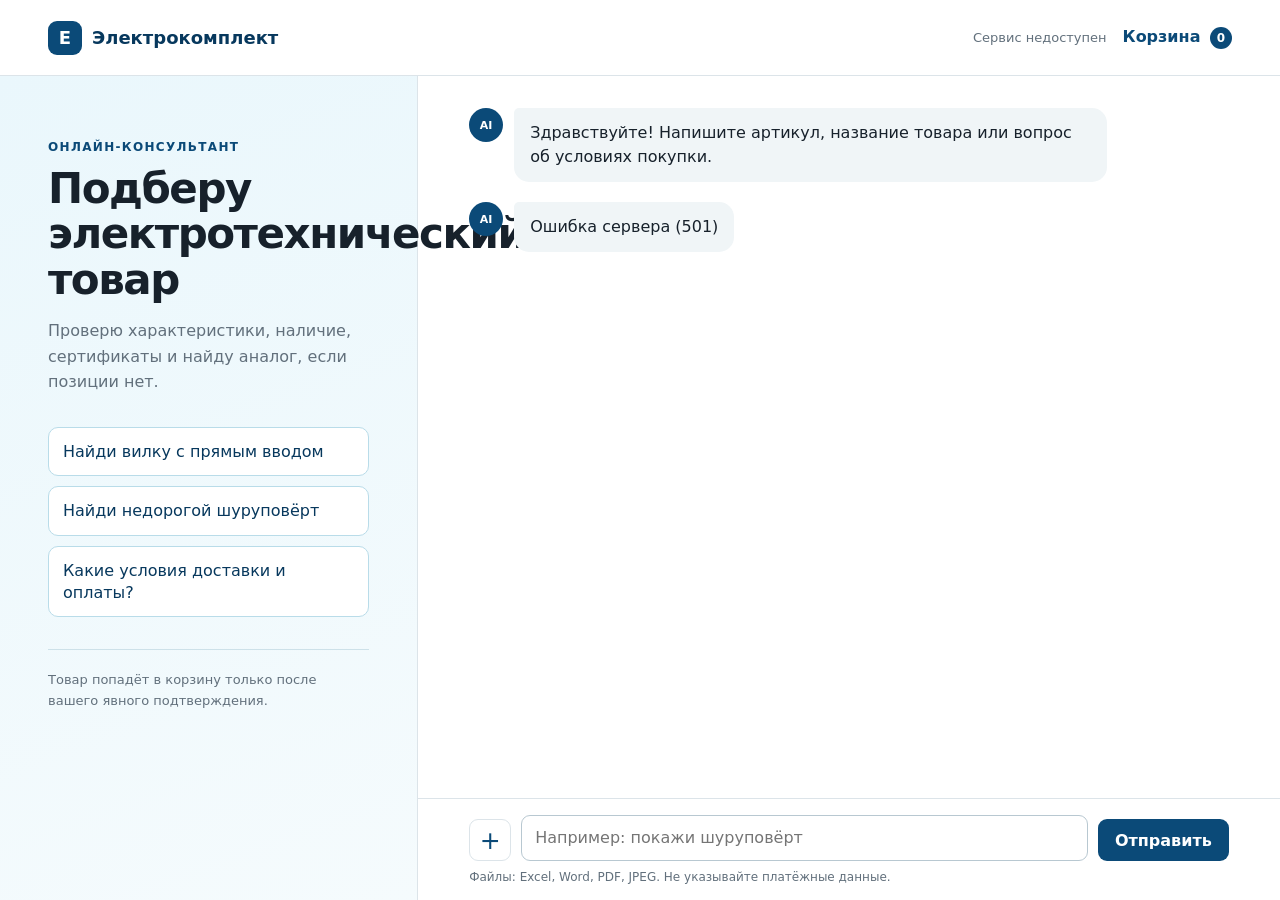
==== commit 956367bc: "Refactor chat functionality and update product suggestions - Updated the chat submission logic to im" ====
--- a/front/index.html
+++ b/front/index.html
@@ -6,9 +6,8 @@
     <meta name="theme-color" content="#0b4a78" />
     <title>Электрокомплект — помощник по каталогу</title>
     <link rel="stylesheet" href="style.css" />
-    <link rel="stylesheet" href="chat.css" />
   </head>
-  <body class="chat-page">
+  <body>
     <main class="app-shell">
       <header class="topbar">
         <a class="brand" href="/" aria-label="Электрокомплект">
@@ -27,15 +26,14 @@
           <h1>Подберу электротехнический товар</h1>
           <p>Проверю характеристики, наличие, сертификаты и найду аналог, если позиции нет.</p>
           <div class="tips" aria-label="Примеры запросов">
-            <button class="suggestion" type="button">Покажи шуруповёрт DEMO-DRILL18</button>
-            <button class="suggestion" type="button">Добавь DEMO-DRILL18 2 шт</button>
+            <button class="suggestion" type="button">Найди вилку с прямым вводом</button>
+            <button class="suggestion" type="button">Найди недорогой шуруповёрт</button>
             <button class="suggestion" type="button">Какие условия доставки и оплаты?</button>
           </div>
           <p class="sidebar-note">Товар попадёт в корзину только после вашего явного подтверждения.</p>
         </aside>
 
         <div class="chat-panel">
-          <div class="conversation-header"><span class="conversation-avatar" aria-hidden="true">AI</span><div><strong>Помощник EKT</strong><span>Подбор товаров и ответы по каталогу</span></div></div>
           <div id="messages" class="messages" role="log" aria-live="polite" aria-label="Сообщения чата">
             <article class="message assistant-message">
               <div class="avatar" aria-hidden="true">AI</div>
--- a/front/style.css
+++ b/front/style.css
@@ -1,9 +1,9 @@
-:root { --blue:#0b4a78; --blue-dark:#07385d; --cyan:#d9f1fb; --ink:#17212b; --muted:#62707c; --line:#dce4e9; --surface:#fff; --canvas:#f3f7f9; --green:#147d50; --red:#b33c3c; font-family: Inter, ui-sans-serif, system-ui, -apple-system, "Segoe UI", sans-serif; color:var(--ink); background:var(--canvas); }
+﻿:root { --blue:#0b4a78; --blue-dark:#07385d; --cyan:#d9f1fb; --ink:#17212b; --muted:#62707c; --line:#dce4e9; --surface:#fff; --canvas:#f3f7f9; --green:#147d50; --red:#b33c3c; font-family: Inter, ui-sans-serif, system-ui, -apple-system, "Segoe UI", sans-serif; color:var(--ink); background:var(--canvas); }
 * { box-sizing:border-box; } body { margin:0; min-width:320px; } button, textarea, input { font:inherit; } button { cursor:pointer; }
 .app-shell { max-width:1280px; min-height:100vh; margin:auto; background:var(--surface); box-shadow:0 0 50px rgba(21,46,62,.07); }
 .topbar { min-height:76px; padding:16px clamp(20px,4vw,48px); display:flex; align-items:center; justify-content:space-between; gap:16px; border-bottom:1px solid var(--line); }
 .brand { display:inline-flex; align-items:center; gap:10px; color:var(--blue-dark); text-decoration:none; font-weight:800; font-size:18px; } .brand-mark { display:grid; place-items:center; width:34px; height:34px; color:#fff; background:var(--blue); border-radius:9px; }
-.topbar-actions { display:flex; align-items:center; gap:16px; } .status { color:var(--muted); font-size:13px; } .status.online { color:var(--green); } .status.demo { color:#916500; }
+.topbar-actions { display:flex; align-items:center; gap:16px; } .status { color:var(--muted); font-size:13px; } .status.online { color:var(--green); }
 .cart-link,.back-link { color:var(--blue); font-weight:700; text-decoration:none; } .badge { display:inline-grid; place-items:center; min-width:22px; height:22px; padding:0 5px; margin-left:4px; background:var(--blue); color:white; border-radius:100px; font-size:12px; }
 .chat-layout { display:grid; grid-template-columns:minmax(260px, .8fr) minmax(0, 1.65fr); min-height:calc(100vh - 76px); }.sidebar { padding:clamp(32px,5vw,64px) clamp(22px,4vw,48px); background:linear-gradient(160deg,#eaf7fc,#f5fbfd); border-right:1px solid var(--line); }.eyebrow { margin:0 0 12px; color:var(--blue); font-size:12px; font-weight:800; letter-spacing:.11em; text-transform:uppercase; }.sidebar h1,.cart-content h1 { margin:0 0 16px; font-size:clamp(28px,3.3vw,42px); line-height:1.08; letter-spacing:-.035em; }.sidebar>p:not(.eyebrow) { margin:0; color:var(--muted); line-height:1.6; }.tips { display:grid; gap:10px; margin-top:32px; }.suggestion { padding:13px 14px; border:1px solid #b9dce9; border-radius:10px; background:#fff; color:var(--blue-dark); text-align:left; line-height:1.35; }.suggestion:hover { border-color:var(--blue); background:var(--cyan); }.sidebar-note { margin-top:32px!important; padding-top:20px; border-top:1px solid #cde1e9; font-size:13px; }
 .chat-panel { min-width:0; display:flex; flex-direction:column; min-height:0; }.messages { flex:1; padding:32px clamp(20px,4vw,52px); overflow:auto; }.message { display:flex; gap:11px; align-items:flex-start; margin-bottom:20px; }.message.user-message { flex-direction:row-reverse; }.avatar { flex:0 0 34px; display:grid; place-items:center; width:34px; height:34px; border-radius:50%; background:var(--blue); color:white; font-size:11px; font-weight:800; }.user-message .avatar { background:#5a6976; }.bubble { max-width:78%; padding:13px 16px; border-radius:5px 15px 15px 15px; background:#f0f5f7; line-height:1.5; white-space:pre-wrap; }.user-message .bubble { border-radius:15px 5px 15px 15px; background:var(--blue); color:white; }.typing { display:inline-flex; gap:4px; padding:14px 16px; }.typing i { width:6px; height:6px; border-radius:50%; background:#6e7c85; animation:blink 1s infinite; }.typing i:nth-child(2){animation-delay:.2s}.typing i:nth-child(3){animation-delay:.4s}@keyframes blink{50%{opacity:.25}}
@@ -30,3 +30,4 @@
 @media (max-width:480px) { .cart-page .topbar { align-items:flex-start; flex-direction:column; gap:7px; }.cart-home-link { font-size:13px; } }
 @media (max-width:360px) { .store-logo small { display:none; }.hero h1 { font-size:33px; }.hero-copy { padding-top:36px; }.category-tile { min-height:112px; font-size:13px; }.category-icon { font-size:35px; }.chat-topbar .brand { font-size:14px; }.back-button { flex-basis:40px; width:40px; height:40px; }.chat-topbar .cart-link { font-size:13px; }.chat-topbar .badge { min-width:20px; }.sidebar h1 { font-size:20px; }.send-button { font-size:0; }.send-button::after { content:"↑"; font-size:20px; }.composer { padding-inline:9px; }.messages { padding-inline:9px; } }
 #mncm
+
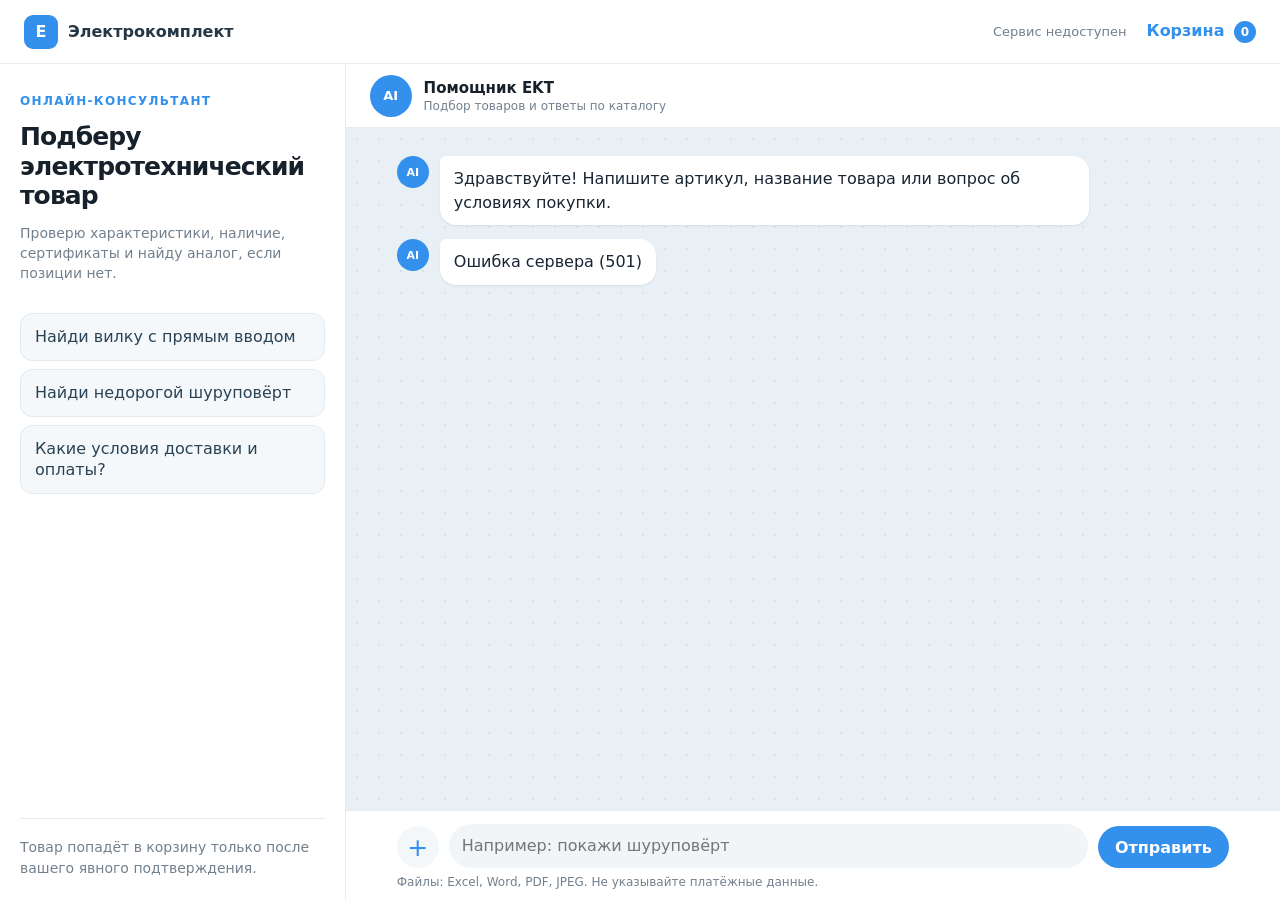
==== commit 9750ddb3: "Merge pull request #14 from BAITC-Hacks/backend Refactor chat functionality and update product sugge" ====
--- a/front/index.html
+++ b/front/index.html
@@ -6,8 +6,9 @@
     <meta name="theme-color" content="#0b4a78" />
     <title>Электрокомплект — помощник по каталогу</title>
     <link rel="stylesheet" href="style.css" />
+    <link rel="stylesheet" href="chat.css" />
   </head>
-  <body>
+  <body class="chat-page">
     <main class="app-shell">
       <header class="topbar">
         <a class="brand" href="/" aria-label="Электрокомплект">
@@ -34,6 +35,7 @@
         </aside>
 
         <div class="chat-panel">
+          <div class="conversation-header"><span class="conversation-avatar" aria-hidden="true">AI</span><div><strong>Помощник EKT</strong><span>Подбор товаров и ответы по каталогу</span></div></div>
           <div id="messages" class="messages" role="log" aria-live="polite" aria-label="Сообщения чата">
             <article class="message assistant-message">
               <div class="avatar" aria-hidden="true">AI</div>
--- a/front/chat.css
+++ b/front/chat.css
@@ -0,0 +1,219 @@
+/* Messenger layout for the two chat entry pages. The storefront and cart keep style.css. */
+.chat-page {
+  --blue: #3390ec;
+  --blue-dark: #2176cc;
+  --ink: #182533;
+  --muted: #72808e;
+  --line: #e6ebef;
+  --canvas: #e8eef3;
+  background: var(--canvas);
+}
+
+.chat-page .app-shell {
+  display: grid;
+  grid-template-rows: 64px minmax(0, 1fr);
+  width: min(100%, 1600px);
+  max-width: none;
+  height: 100vh;
+  height: 100dvh;
+  min-height: 0;
+  box-shadow: 0 0 35px rgba(33, 57, 77, .1);
+}
+
+.chat-page .topbar {
+  min-height: 0;
+  padding: 0 24px;
+  background: #fff;
+}
+
+.chat-page .brand { color: #243746; font-size: 16px; }
+.chat-page .brand-mark,
+.chat-page .avatar,
+.chat-page .conversation-avatar { background: #3390ec; }
+.chat-page .topbar-actions { min-width: 0; gap: 20px; }
+.chat-page .cart-link { white-space: nowrap; }
+.chat-page .badge { background: #3390ec; }
+
+.chat-page .chat-layout {
+  display: grid;
+  grid-template-columns: clamp(290px, 27vw, 350px) minmax(0, 1fr);
+  min-height: 0;
+  height: 100%;
+  overflow: hidden;
+}
+
+.chat-page .sidebar {
+  display: flex;
+  flex-direction: column;
+  min-width: 0;
+  min-height: 0;
+  padding: 30px 20px 22px;
+  overflow-y: auto;
+  background: #fff;
+  border-right: 1px solid var(--line);
+}
+
+.chat-page .eyebrow { margin-bottom: 14px; color: #3390ec; }
+.chat-page .sidebar h1 { margin-bottom: 12px; font-size: 25px; line-height: 1.18; }
+.chat-page .sidebar > p:not(.eyebrow) { line-height: 1.45; font-size: 14px; }
+.chat-page .tips { margin-top: 30px; gap: 8px; }
+.chat-page .suggestion {
+  width: 100%;
+  padding: 12px 14px;
+  border-color: #e3ebf1;
+  border-radius: 12px;
+  background: #f5f8fb;
+  color: #294355;
+  overflow-wrap: anywhere;
+}
+.chat-page .suggestion:hover { background: #e8f3ff; border-color: #a8d3ff; }
+.chat-page .sidebar-note { margin-top: auto !important; padding-top: 18px; border-color: var(--line); }
+
+.chat-page .chat-panel { min-width: 0; min-height: 0; overflow: hidden; }
+.chat-page .conversation-header {
+  display: flex;
+  align-items: center;
+  gap: 12px;
+  flex: 0 0 64px;
+  min-width: 0;
+  padding: 9px 24px;
+  background: #fff;
+  border-bottom: 1px solid var(--line);
+}
+.chat-page .conversation-avatar {
+  display: grid;
+  place-items: center;
+  flex: 0 0 42px;
+  height: 42px;
+  border-radius: 50%;
+  color: #fff;
+  font-size: 13px;
+  font-weight: 800;
+}
+.chat-page .conversation-header > div { display: grid; min-width: 0; gap: 2px; }
+.chat-page .conversation-header strong { font-size: 15px; }
+.chat-page .conversation-header span:last-child { color: var(--muted); font-size: 12px; }
+
+.chat-page .messages {
+  display: flex;
+  flex-direction: column;
+  align-items: stretch;
+  min-height: 0;
+  padding: 28px clamp(18px, 4vw, 56px);
+  overflow-x: hidden;
+  overflow-y: auto;
+  background-color: #e9f0f5;
+  background-image: radial-gradient(#d5e2ea 1px, transparent 1px);
+  background-size: 22px 22px;
+}
+.chat-page .message { min-width: 0; margin-bottom: 14px; }
+.chat-page .message .avatar { flex: 0 0 32px; width: 32px; height: 32px; }
+.chat-page .user-message .avatar { display: none; }
+.chat-page .bubble {
+  width: fit-content;
+  max-width: min(78%, 680px);
+  min-width: 0;
+  padding: 11px 14px;
+  border-radius: 6px 16px 16px 16px;
+  background: #fff;
+  box-shadow: 0 1px 2px rgba(34, 60, 77, .1);
+  color: var(--ink);
+  overflow-wrap: anywhere;
+  word-break: normal;
+  line-height: 1.48;
+}
+.chat-page .user-message .bubble {
+  margin-left: auto;
+  border-radius: 16px 6px 16px 16px;
+  background: #d9f7ce;
+  color: var(--ink);
+}
+
+.chat-page .results,
+.chat-page .proposal {
+  align-self: flex-start;
+  width: min(760px, calc(100% - 43px));
+  min-width: 0;
+  margin: 0 0 18px 43px;
+}
+.chat-page .results { grid-template-columns: repeat(auto-fit, minmax(min(100%, 250px), 1fr)); }
+.chat-page .product-card,
+.chat-page .proposal { overflow: hidden; background: #fff; border-color: #e1e9ef; box-shadow: 0 1px 3px rgba(34, 60, 77, .08); }
+.chat-page .product-card { min-width: 0; }
+.chat-page .product-image { background: #f6f8fa; }
+.chat-page .product-card-head { flex-wrap: wrap; }
+.chat-page .product-category,
+.chat-page .article,
+.chat-page .product-name,
+.chat-page .price,
+.chat-page .analog-reason,
+.chat-page .proposal,
+.chat-page .specs dt,
+.chat-page .specs dd { overflow-wrap: anywhere; }
+.chat-page .specs { grid-template-columns: minmax(0, .9fr) minmax(0, 1.1fr); }
+.chat-page .specs > * { min-width: 0; }
+.chat-page .stock { white-space: normal; text-align: center; }
+.chat-page .manual-proposal { flex-wrap: wrap; }
+.chat-page .prepare-button,
+.chat-page .confirm-button { max-width: 100%; white-space: normal; }
+
+.chat-page .composer {
+  flex: 0 0 auto;
+  min-width: 0;
+  padding: 13px clamp(16px, 4vw, 56px) 7px;
+  gap: 10px;
+  background: #fff;
+  border-top: 1px solid var(--line);
+}
+.chat-page .icon-button { border-radius: 50%; background: #f3f7fa; border: 0; }
+.chat-page .composer textarea {
+  min-width: 0;
+  min-height: 43px;
+  max-height: 112px;
+  border: 0;
+  border-radius: 22px;
+  background: #f2f5f7;
+  overflow-wrap: anywhere;
+}
+.chat-page .send-button { flex: 0 0 auto; border-radius: 22px; }
+.chat-page .send-button::after { content: none; }
+.chat-page .composer-note { padding: 0 clamp(16px, 4vw, 56px) 11px; background: #fff; }
+.chat-page .attachment-preview { overflow-wrap: anywhere; }
+
+@media (max-width: 760px) {
+  .chat-page .app-shell { grid-template-rows: 56px minmax(0, 1fr); }
+  .chat-page .topbar { padding: 0 12px; gap: 8px; }
+  .chat-page .brand { font-size: 14px; }
+  .chat-page .brand-mark { flex: 0 0 32px; width: 32px; height: 32px; }
+  .chat-page .topbar-actions { gap: 10px; }
+  .chat-page .status { display: inline; font-size: 11px; white-space: nowrap; }
+  .chat-page .chat-layout { display: flex; flex-direction: column; }
+  .chat-page .sidebar { flex: 0 0 auto; padding: 8px 12px 0; overflow: visible; border-right: 0; border-bottom: 1px solid var(--line); }
+  .chat-page .sidebar .eyebrow,
+  .chat-page .sidebar h1,
+  .chat-page .sidebar > p { display: none; }
+  .chat-page .tips { display: flex; gap: 8px; margin: 0; padding: 0 0 8px; overflow-x: auto; scrollbar-width: none; }
+  .chat-page .tips::-webkit-scrollbar { display: none; }
+  .chat-page .suggestion { flex: 0 0 auto; width: auto; max-width: min(74vw, 300px); padding: 9px 12px; font-size: 12px; }
+  .chat-page .chat-panel { flex: 1 1 auto; }
+  .chat-page .conversation-header { flex-basis: 54px; padding: 7px 14px; }
+  .chat-page .conversation-avatar { flex-basis: 36px; height: 36px; }
+  .chat-page .messages { padding: 16px 12px; }
+  .chat-page .bubble { max-width: calc(100% - 42px); font-size: 14px; }
+  .chat-page .results,
+  .chat-page .proposal { width: calc(100% - 42px); margin-left: 42px; }
+  .chat-page .results { grid-template-columns: minmax(0, 1fr); }
+  .chat-page .composer { padding: 9px 10px 6px; gap: 7px; }
+  .chat-page .icon-button { flex-basis: 38px; width: 38px; height: 38px; }
+  .chat-page .send-button { height: 42px; padding: 0 12px; font-size: 13px; }
+  .chat-page .composer-note { padding: 0 12px calc(8px + env(safe-area-inset-bottom)); font-size: 10px; }
+}
+
+@media (max-width: 430px) {
+  .chat-page .brand > span:last-child { display: none; }
+  .chat-page .cart-link { font-size: 12px; }
+  .chat-page .topbar-actions { margin-left: auto; }
+  .chat-page .product-card { padding: 13px; }
+  .chat-page .product-image { margin: -13px -13px 13px; }
+  .chat-page .specs { font-size: 12px; }
+}
